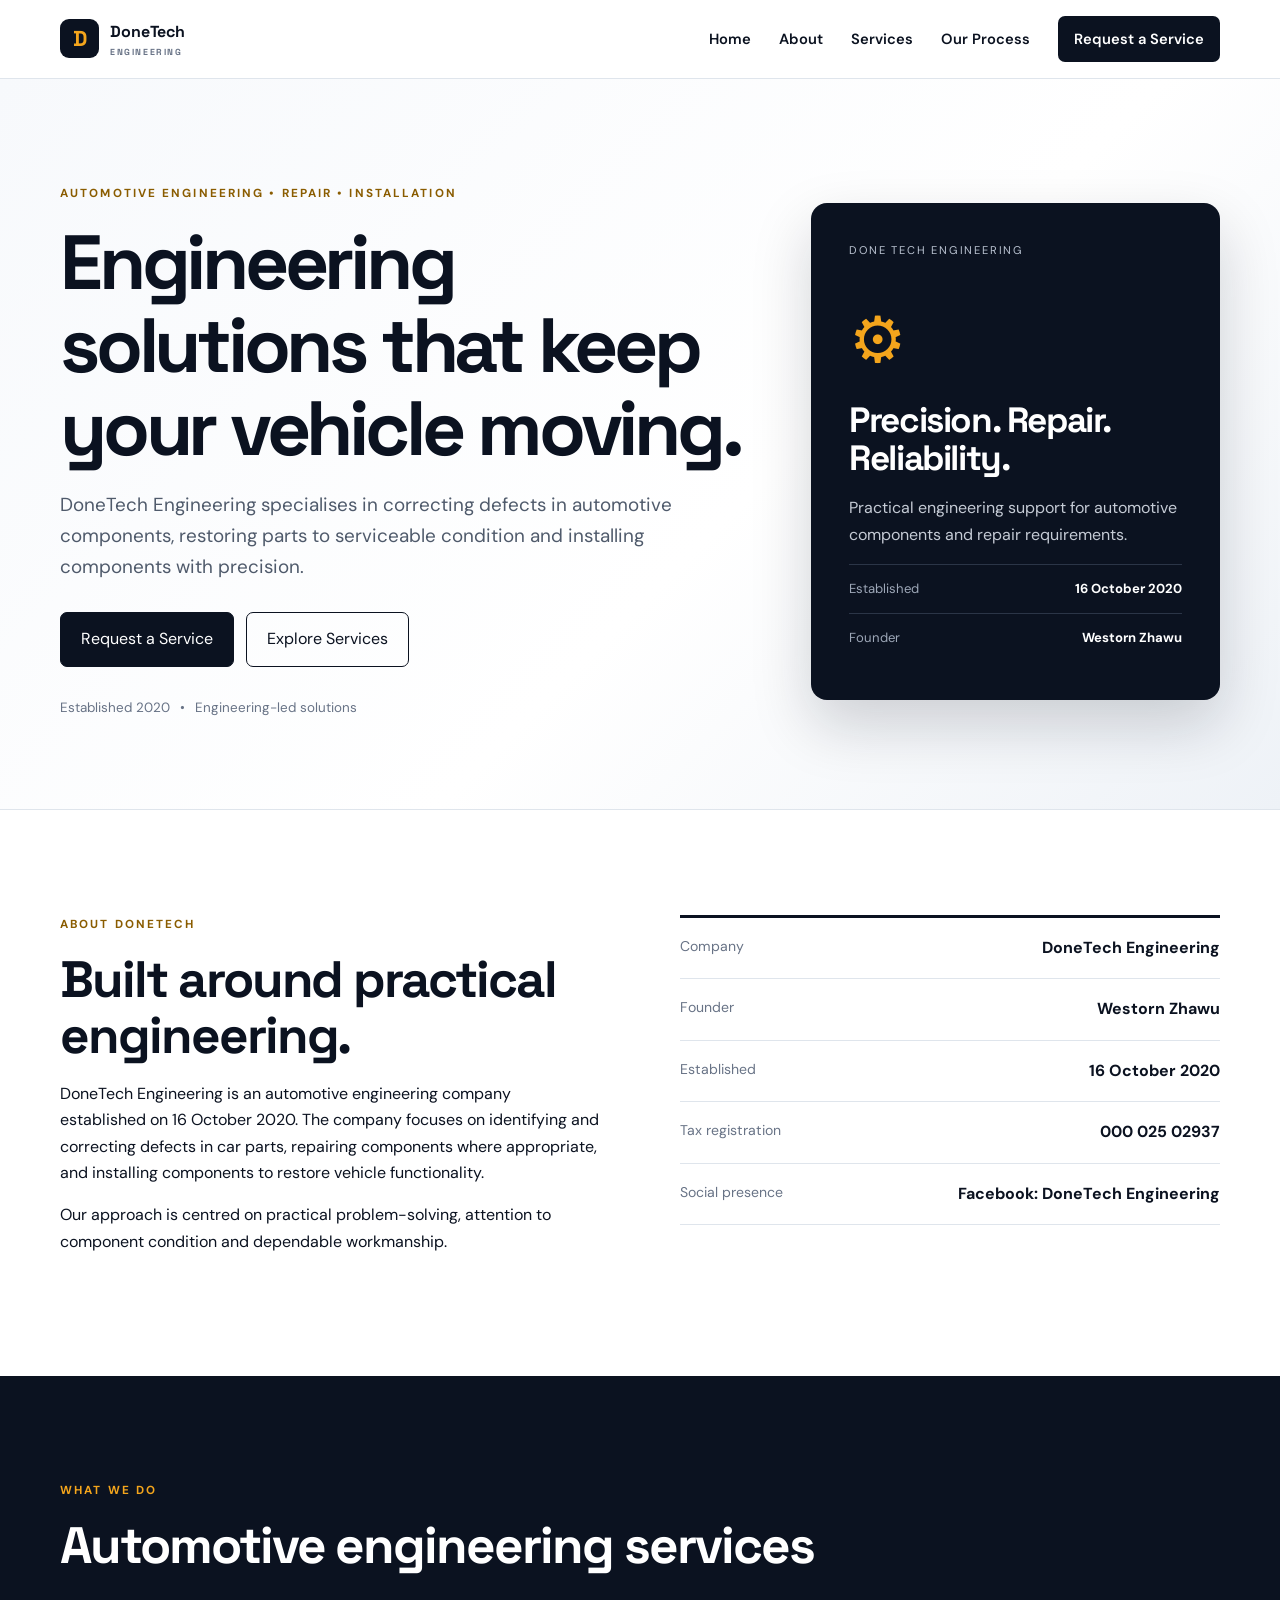
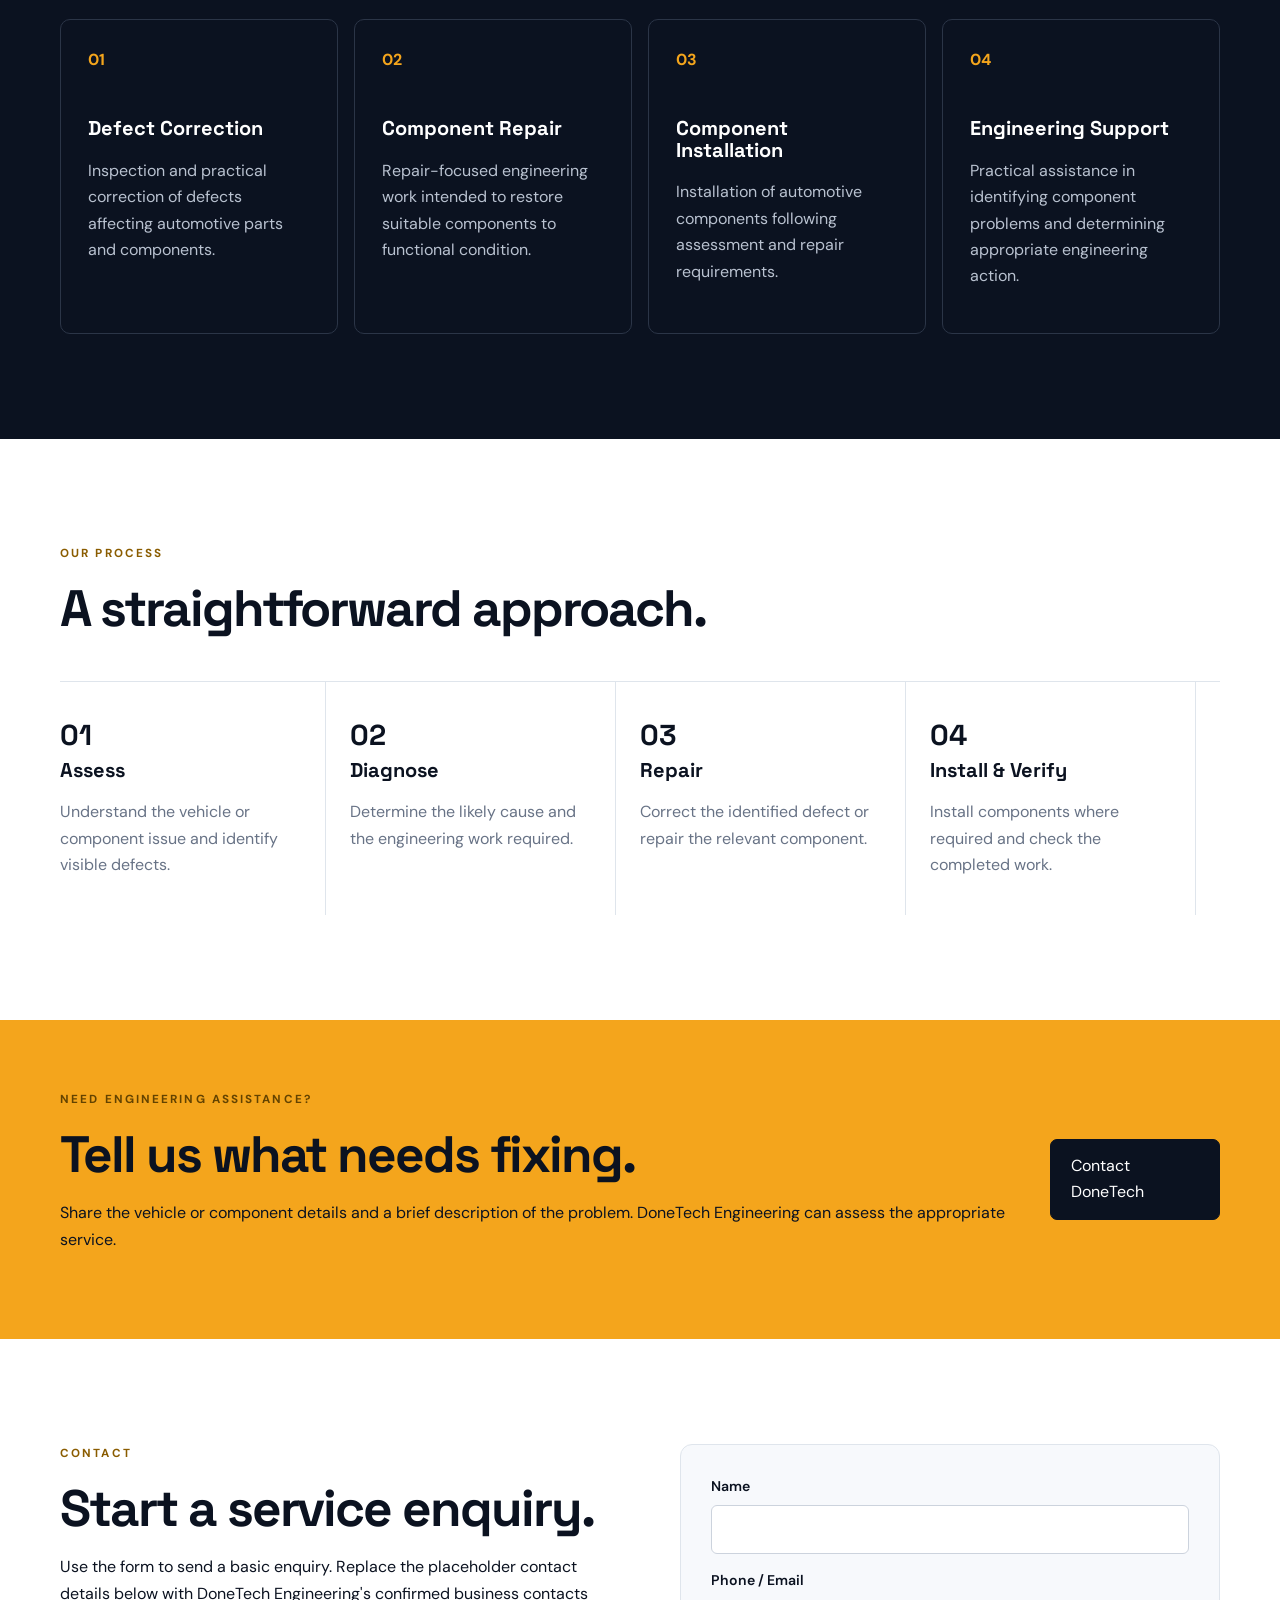
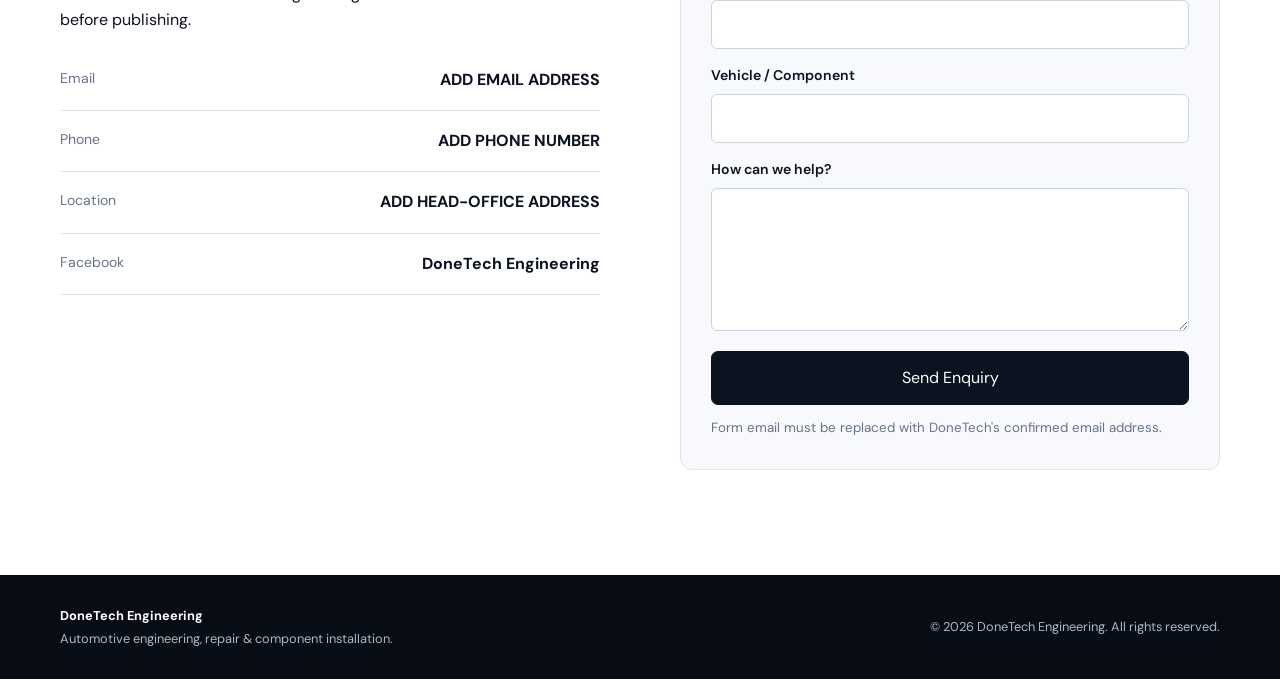
==== index.html @ 36260bdb "Add files via upload" ====
<!DOCTYPE html>
<html lang="en-GB">
<head>
  <meta charset="UTF-8">
  <meta name="viewport" content="width=device-width, initial-scale=1.0">
  <title>DoneTech Engineering | Automotive Engineering & Repair</title>
  <meta name="description" content="DoneTech Engineering provides automotive engineering, car-part defect correction, component repair and installation services in Botswana.">
  <meta name="theme-color" content="#0b1220">
  <link rel="stylesheet" href="style.css">
</head>
<body>
<header class="site-header">
  <nav class="nav container">
    <a class="brand" href="#home" aria-label="DoneTech Engineering home">
      <span class="brand-mark">D</span>
      <span>DoneTech <small>ENGINEERING</small></span>
    </a>
    <button class="menu-btn" aria-label="Open menu" aria-expanded="false">☰</button>
    <div class="nav-links">
      <a href="#home">Home</a><a href="#about">About</a><a href="#services">Services</a>
      <a href="#process">Our Process</a><a class="nav-cta" href="#contact">Request a Service</a>
    </div>
  </nav>
</header>

<main>
<section id="home" class="hero">
  <div class="hero-grid container">
    <div class="hero-copy">
      <p class="eyebrow">AUTOMOTIVE ENGINEERING • REPAIR • INSTALLATION</p>
      <h1>Engineering solutions that keep your vehicle moving.</h1>
      <p class="lead">DoneTech Engineering specialises in correcting defects in automotive components, restoring parts to serviceable condition and installing components with precision.</p>
      <div class="hero-actions">
        <a class="btn primary" href="#contact">Request a Service</a>
        <a class="btn ghost" href="#services">Explore Services</a>
      </div>
      <div class="trust-row"><span>Established 2020</span><span>•</span><span>Engineering-led solutions</span></div>
    </div>
    <div class="hero-card">
      <div class="card-label">DONE TECH ENGINEERING</div>
      <div class="engine-icon">⚙</div>
      <h2>Precision. Repair. Reliability.</h2>
      <p>Practical engineering support for automotive components and repair requirements.</p>
      <div class="spec-line"><span>Established</span><strong>16 October 2020</strong></div>
      <div class="spec-line"><span>Founder</span><strong>Westorn Zhawu</strong></div>
    </div>
  </div>
</section>

<section id="about" class="section">
  <div class="container two-col">
    <div>
      <p class="eyebrow">ABOUT DONETECH</p>
      <h2>Built around practical engineering.</h2>
      <p>DoneTech Engineering is an automotive engineering company established on 16 October 2020. The company focuses on identifying and correcting defects in car parts, repairing components where appropriate, and installing components to restore vehicle functionality.</p>
      <p>Our approach is centred on practical problem-solving, attention to component condition and dependable workmanship.</p>
    </div>
    <div class="info-panel">
      <div><span>Company</span><strong>DoneTech Engineering</strong></div>
      <div><span>Founder</span><strong>Westorn Zhawu</strong></div>
      <div><span>Established</span><strong>16 October 2020</strong></div>
      <div><span>Tax registration</span><strong>000 025 02937</strong></div>
      <div><span>Social presence</span><strong>Facebook: DoneTech Engineering</strong></div>
    </div>
  </div>
</section>

<section id="services" class="section dark">
  <div class="container">
    <p class="eyebrow">WHAT WE DO</p>
    <h2>Automotive engineering services</h2>
    <div class="service-grid">
      <article class="service-card"><div class="service-no">01</div><h3>Defect Correction</h3><p>Inspection and practical correction of defects affecting automotive parts and components.</p></article>
      <article class="service-card"><div class="service-no">02</div><h3>Component Repair</h3><p>Repair-focused engineering work intended to restore suitable components to functional condition.</p></article>
      <article class="service-card"><div class="service-no">03</div><h3>Component Installation</h3><p>Installation of automotive components following assessment and repair requirements.</p></article>
      <article class="service-card"><div class="service-no">04</div><h3>Engineering Support</h3><p>Practical assistance in identifying component problems and determining appropriate engineering action.</p></article>
    </div>
  </div>
</section>

<section id="process" class="section">
  <div class="container">
    <p class="eyebrow">OUR PROCESS</p>
    <h2>A straightforward approach.</h2>
    <div class="process-grid">
      <div><b>01</b><h3>Assess</h3><p>Understand the vehicle or component issue and identify visible defects.</p></div>
      <div><b>02</b><h3>Diagnose</h3><p>Determine the likely cause and the engineering work required.</p></div>
      <div><b>03</b><h3>Repair</h3><p>Correct the identified defect or repair the relevant component.</p></div>
      <div><b>04</b><h3>Install & Verify</h3><p>Install components where required and check the completed work.</p></div>
    </div>
  </div>
</section>

<section class="section accent-section">
  <div class="container callout">
    <div><p class="eyebrow">NEED ENGINEERING ASSISTANCE?</p><h2>Tell us what needs fixing.</h2><p>Share the vehicle or component details and a brief description of the problem. DoneTech Engineering can assess the appropriate service.</p></div>
    <a class="btn dark-btn" href="#contact">Contact DoneTech</a>
  </div>
</section>

<section id="contact" class="section">
  <div class="container two-col contact-grid">
    <div>
      <p class="eyebrow">CONTACT</p>
      <h2>Start a service enquiry.</h2>
      <p>Use the form to send a basic enquiry. Replace the placeholder contact details below with DoneTech Engineering's confirmed business contacts before publishing.</p>
      <div class="contact-details">
        <div><span>Email</span><strong>ADD EMAIL ADDRESS</strong></div>
        <div><span>Phone</span><strong>ADD PHONE NUMBER</strong></div>
        <div><span>Location</span><strong>ADD HEAD-OFFICE ADDRESS</strong></div>
        <div><span>Facebook</span><strong>DoneTech Engineering</strong></div>
      </div>
    </div>
    <form class="contact-form" action="https://formsubmit.co/YOUR_EMAIL@example.com" method="POST">
      <input type="hidden" name="_subject" value="DoneTech Engineering Website Enquiry">
      <input type="hidden" name="_captcha" value="false">
      <label>Name<input name="name" required></label>
      <label>Phone / Email<input name="contact" required></label>
      <label>Vehicle / Component<input name="vehicle"></label>
      <label>How can we help?<textarea name="message" rows="5" required></textarea></label>
      <button class="btn primary" type="submit">Send Enquiry</button>
      <small>Form email must be replaced with DoneTech's confirmed email address.</small>
    </form>
  </div>
</section>
</main>

<footer class="footer">
  <div class="container footer-inner">
    <div><strong>DoneTech Engineering</strong><p>Automotive engineering, repair & component installation.</p></div>
    <div>© <span id="year"></span> DoneTech Engineering. All rights reserved.</div>
  </div>
</footer>
<script>
const btn=document.querySelector('.menu-btn'), links=document.querySelector('.nav-links');
btn.addEventListener('click',()=>{const open=links.classList.toggle('open');btn.setAttribute('aria-expanded',open)});
document.querySelectorAll('.nav-links a').forEach(a=>a.addEventListener('click',()=>links.classList.remove('open')));
document.getElementById('year').textContent=new Date().getFullYear();
</script>
</body>
</html>
---- style.css ----
@import url('https://fonts.googleapis.com/css2?family=DM+Sans:wght@400;500;600;700&family=Space+Grotesk:wght@500;600;700&display=swap');
:root{--ink:#0b1220;--muted:#687386;--line:#dfe5ec;--paper:#f7f9fc;--white:#fff;--accent:#f4a51c;--max:1160px}
*{box-sizing:border-box}html{scroll-behaviour:smooth;scroll-behavior:smooth}body{margin:0;color:var(--ink);background:var(--white);font-family:"DM Sans",Arial,sans-serif;line-height:1.65}h1,h2,h3{font-family:"Space Grotesk",Arial,sans-serif;line-height:1.08;margin:0 0 18px}h1{font-size:clamp(2.7rem,6vw,5.5rem);letter-spacing:-.055em}h2{font-size:clamp(2rem,4vw,3.3rem);letter-spacing:-.04em}h3{font-size:1.25rem}.container{width:min(var(--max),calc(100% - 40px));margin:auto}.site-header{position:sticky;top:0;z-index:20;background:rgba(255,255,255,.94);backdrop-filter:blur(14px);border-bottom:1px solid var(--line)}.nav{height:78px;display:flex;align-items:center;justify-content:space-between}.brand{display:flex;align-items:center;gap:11px;text-decoration:none;color:var(--ink);font-weight:700;font-family:"Space Grotesk"}.brand small{display:block;font-size:.55rem;letter-spacing:.18em;color:var(--muted)}.brand-mark{display:grid;place-items:center;width:39px;height:39px;background:var(--ink);color:var(--accent);border-radius:9px;font-size:1.35rem}.nav-links{display:flex;align-items:center;gap:28px}.nav-links a{text-decoration:none;color:var(--ink);font-weight:600;font-size:.92rem}.nav-cta{padding:11px 16px;background:var(--ink);color:#fff!important;border-radius:7px}.menu-btn{display:none;background:none;border:0;font-size:1.7rem}.hero{background:linear-gradient(135deg,#f7f9fc 0%,#fff 58%,#eef2f7 100%);padding:105px 0 90px;border-bottom:1px solid var(--line)}.hero-grid{display:grid;grid-template-columns:1.25fr .75fr;gap:70px;align-items:center}.eyebrow{font-size:.73rem;letter-spacing:.18em;font-weight:700;color:#8a5c00;margin:0 0 18px}.lead{font-size:1.18rem;color:#4f5a6b;max-width:690px}.hero-actions{display:flex;gap:12px;flex-wrap:wrap;margin:30px 0}.btn{display:inline-block;padding:13px 20px;border-radius:7px;border:1px solid var(--ink);text-decoration:none;font-weight:700;cursor:pointer;font:inherit}.primary{background:var(--ink);color:#fff}.ghost{color:var(--ink);background:transparent}.trust-row{font-size:.84rem;color:var(--muted);display:flex;gap:10px}.hero-card{background:var(--ink);color:#fff;padding:38px;border-radius:16px;box-shadow:0 25px 60px rgba(11,18,32,.18)}.card-label{font-size:.7rem;letter-spacing:.16em;color:#b9c2d0}.engine-icon{font-size:4rem;color:var(--accent);margin:28px 0 8px}.hero-card h2{font-size:2.2rem}.hero-card p{color:#c5cbd5}.spec-line{display:flex;justify-content:space-between;border-top:1px solid #2b3547;padding:13px 0;font-size:.82rem}.spec-line span{color:#9da7b7}.section{padding:105px 0}.two-col{display:grid;grid-template-columns:1fr 1fr;gap:80px;align-items:start}.info-panel{border-top:3px solid var(--ink)}.info-panel div,.contact-details div{padding:17px 0;border-bottom:1px solid var(--line);display:flex;justify-content:space-between;gap:20px}.info-panel span,.contact-details span{color:var(--muted);font-size:.88rem}.info-panel strong,.contact-details strong{text-align:right}.dark{background:var(--ink);color:#fff}.dark .eyebrow{color:var(--accent)}.service-grid{display:grid;grid-template-columns:repeat(4,1fr);gap:16px;margin-top:45px}.service-card{border:1px solid #2b3547;padding:27px;border-radius:10px;min-height:260px}.service-card p{color:#b9c2d0}.service-no{color:var(--accent);font-weight:700;margin-bottom:45px}.process-grid{display:grid;grid-template-columns:repeat(4,1fr);gap:0;margin-top:45px;border-top:1px solid var(--line)}.process-grid>div{padding:30px 24px 20px 0;border-right:1px solid var(--line);margin-right:24px}.process-grid b{font-family:"Space Grotesk";font-size:1.8rem}.process-grid p{color:var(--muted)}.accent-section{background:var(--accent);padding:70px 0}.callout{display:flex;justify-content:space-between;align-items:center;gap:40px}.callout .eyebrow{color:#634300}.dark-btn{background:var(--ink);color:#fff;border-color:var(--ink)}.contact-form{background:var(--paper);padding:30px;border:1px solid var(--line);border-radius:12px}.contact-form label{display:block;font-weight:600;font-size:.88rem;margin-bottom:15px}.contact-form input,.contact-form textarea{display:block;width:100%;margin-top:7px;border:1px solid #ccd3dd;border-radius:6px;padding:12px;font:inherit;background:#fff}.contact-form button{width:100%;margin-top:5px}.contact-form small{display:block;color:var(--muted);margin-top:12px}.footer{background:#070c15;color:#aeb7c5;padding:30px 0}.footer-inner{display:flex;justify-content:space-between;gap:30px;align-items:center;font-size:.8rem}.footer strong{color:#fff}.footer p{margin:2px 0 0}@media(max-width:850px){.menu-btn{display:block}.nav-links{display:none;position:absolute;top:78px;left:0;right:0;background:#fff;border-bottom:1px solid var(--line);padding:18px 20px;flex-direction:column;align-items:stretch}.nav-links.open{display:flex}.nav-links a{padding:8px}.hero-grid,.two-col{grid-template-columns:1fr;gap:45px}.service-grid,.process-grid{grid-template-columns:1fr 1fr}.callout{align-items:flex-start;flex-direction:column}.footer-inner{flex-direction:column;align-items:flex-start}}@media(max-width:560px){.container{width:min(var(--max),calc(100% - 28px))}.hero{padding:70px 0}.section{padding:72px 0}.service-grid,.process-grid{grid-template-columns:1fr}.process-grid>div{border-right:0;border-bottom:1px solid var(--line);margin:0}.info-panel div,.contact-details div{flex-direction:column;gap:4px}.info-panel strong,.contact-details strong{text-align:left}.trust-row{flex-wrap:wrap}}
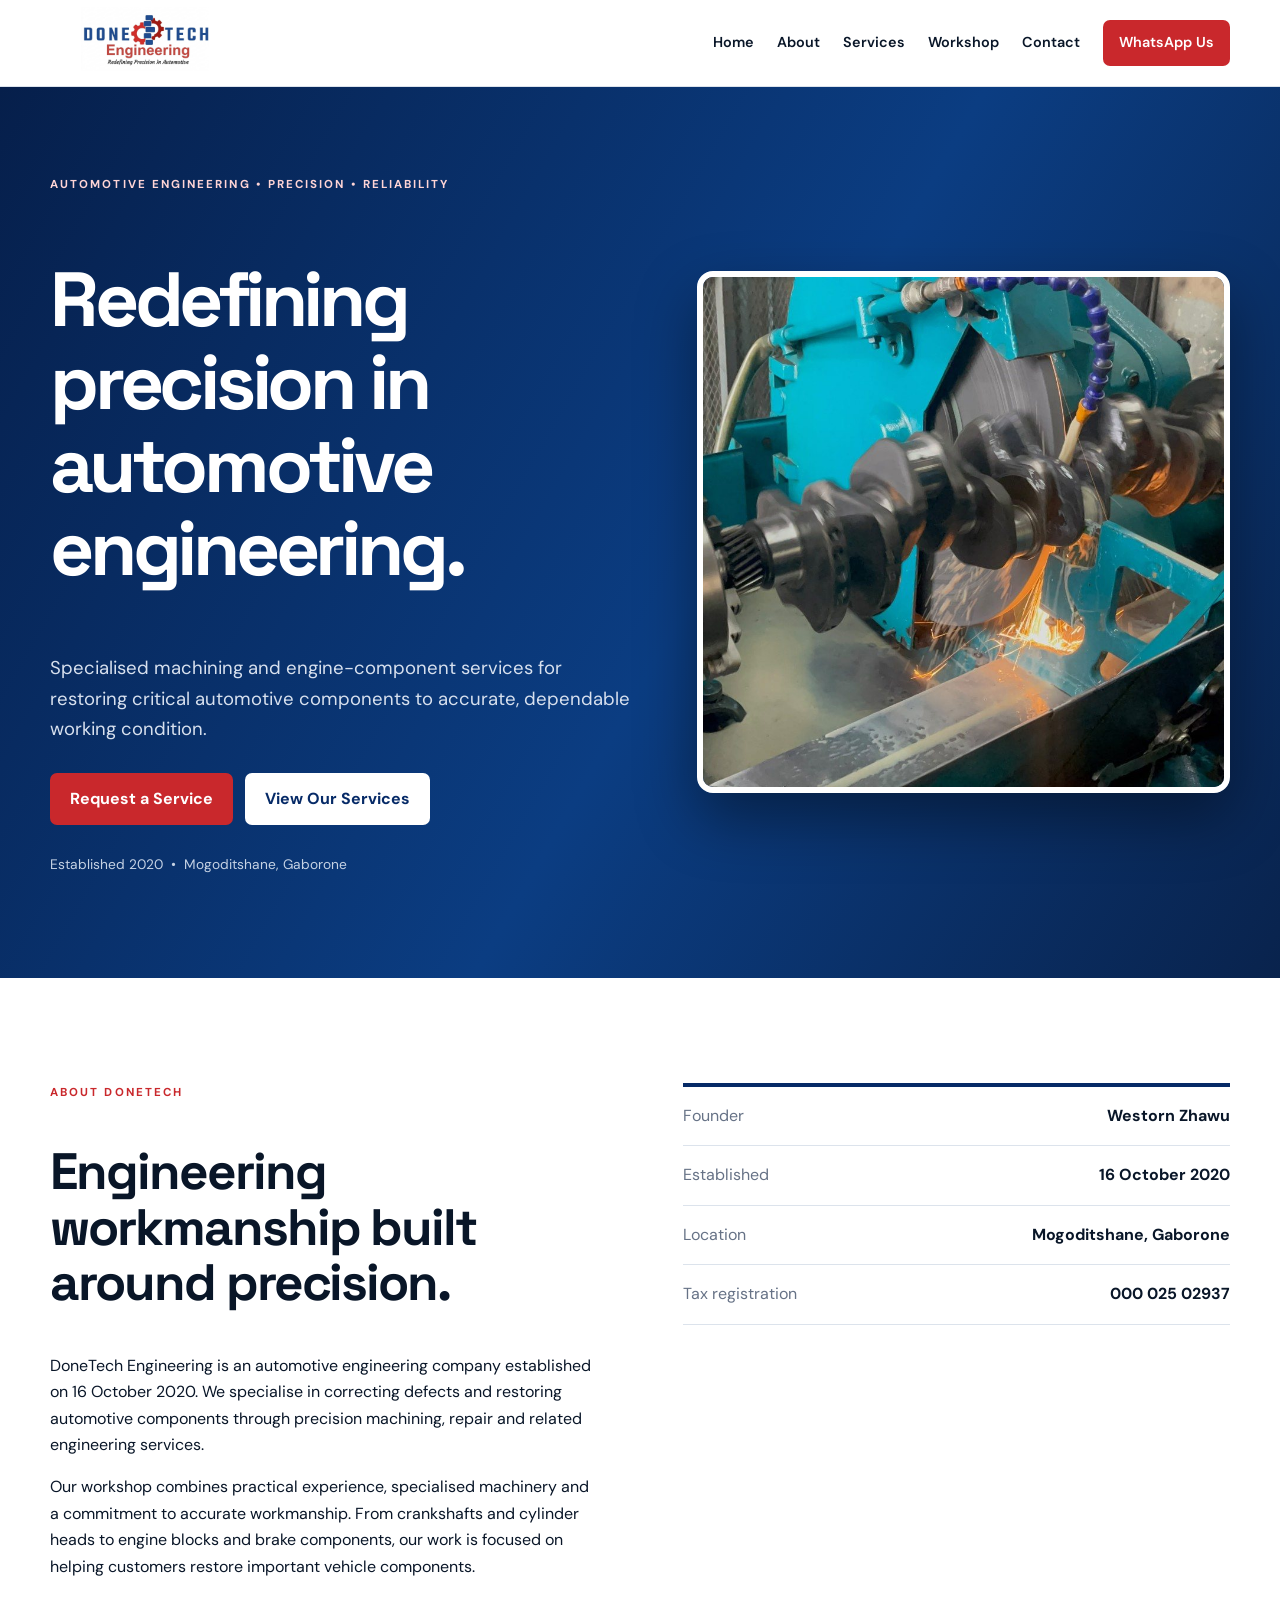
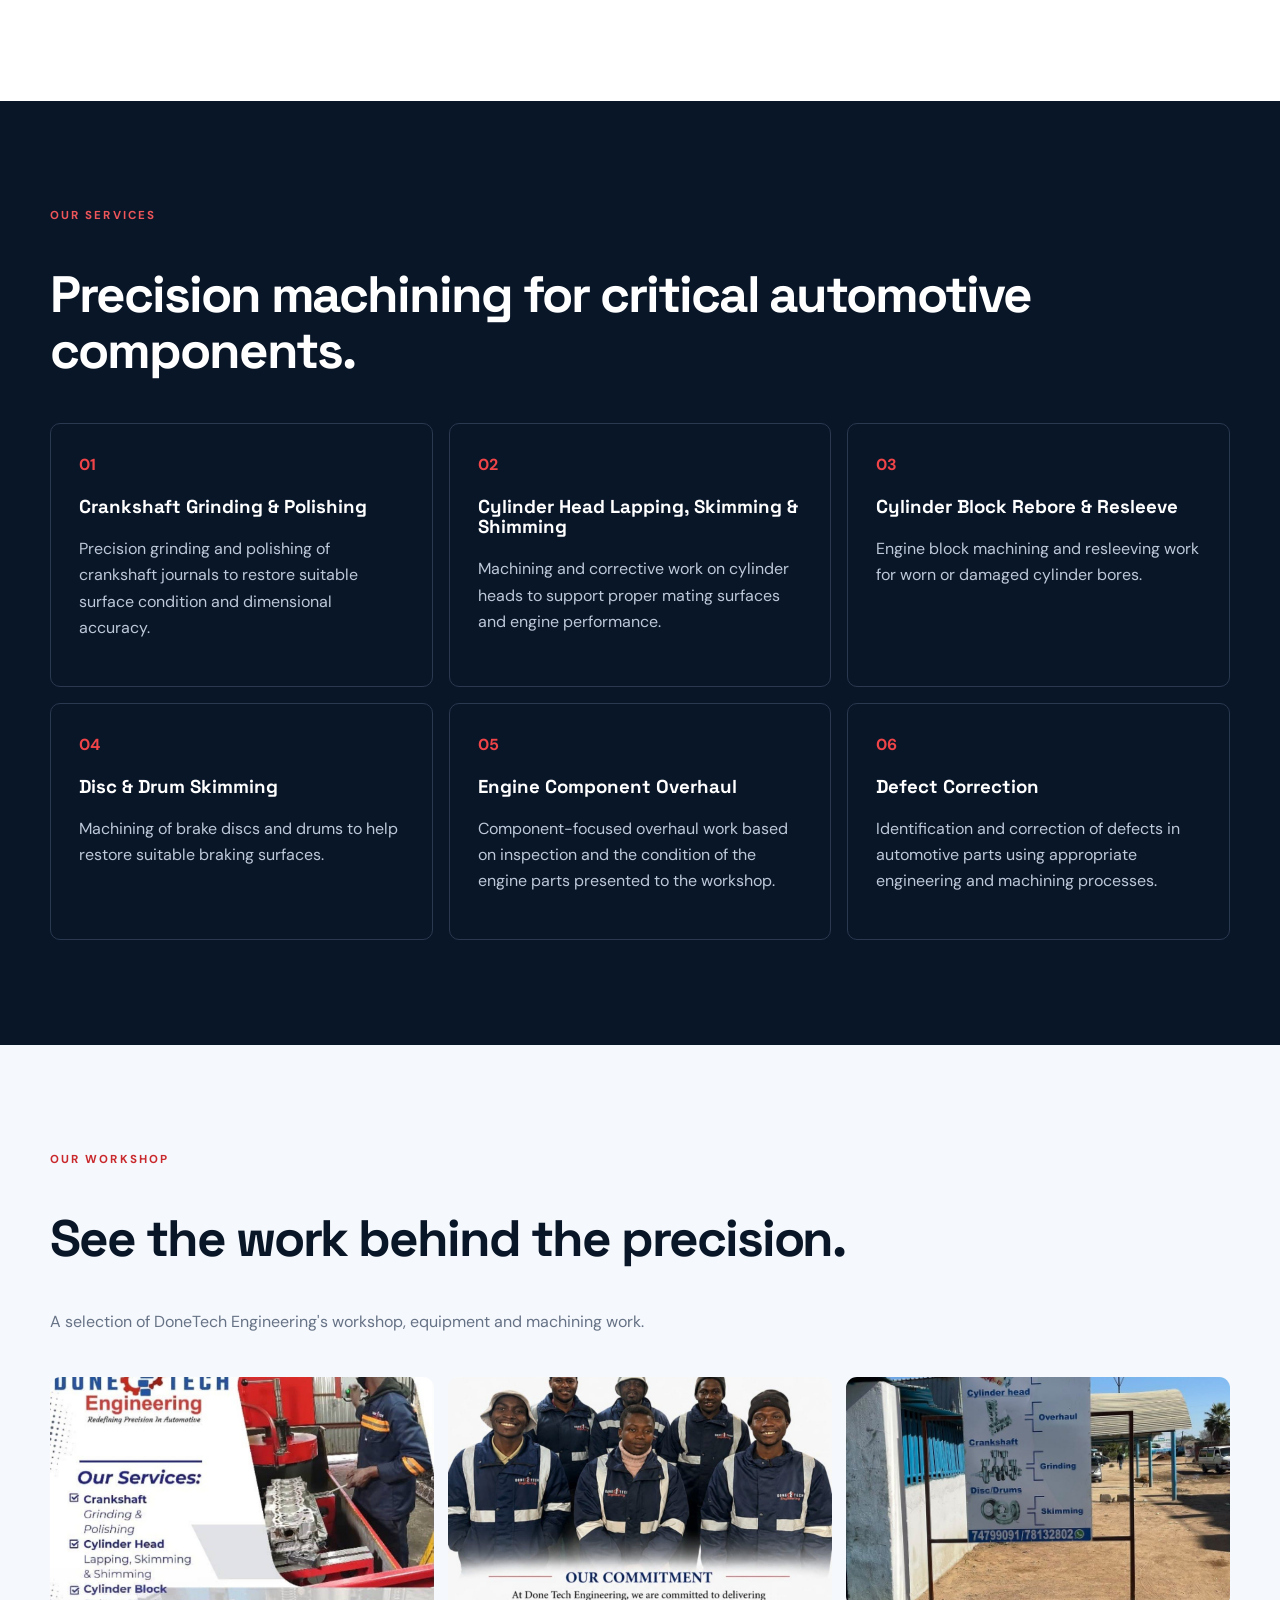
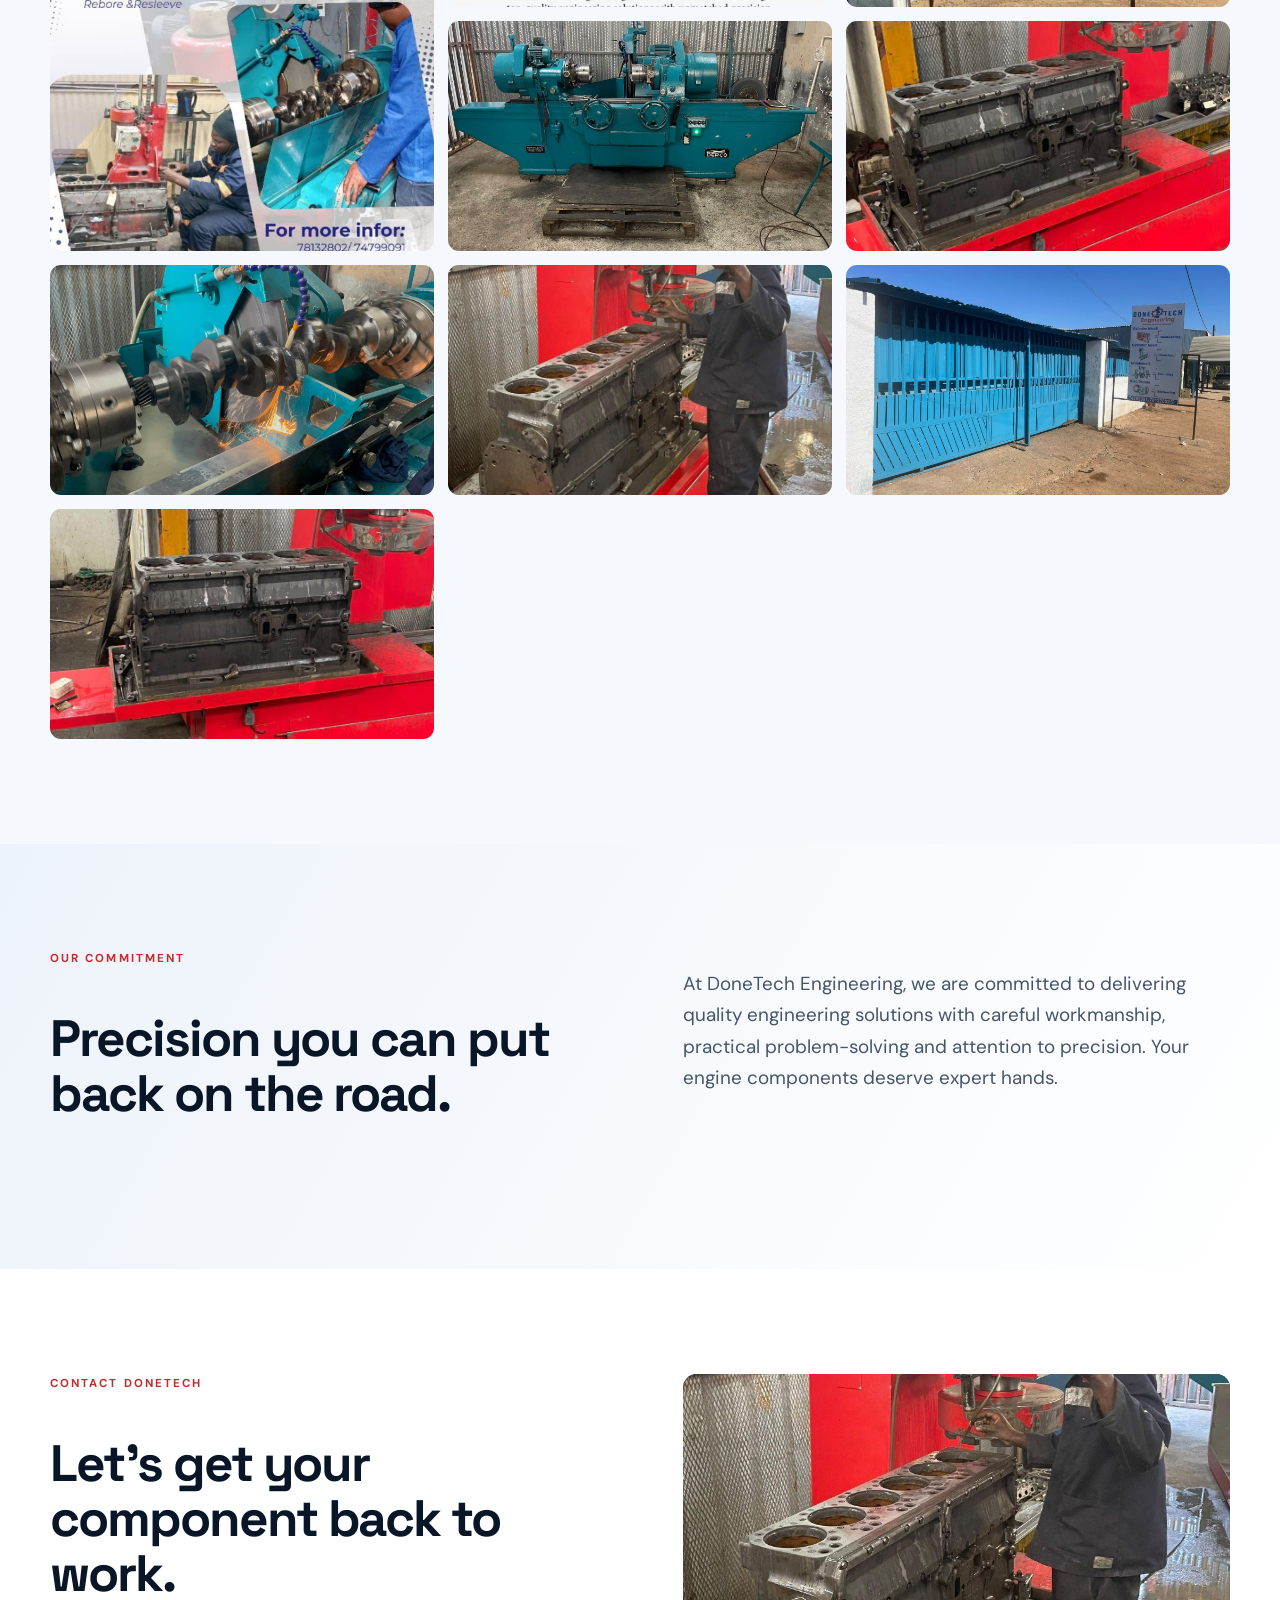
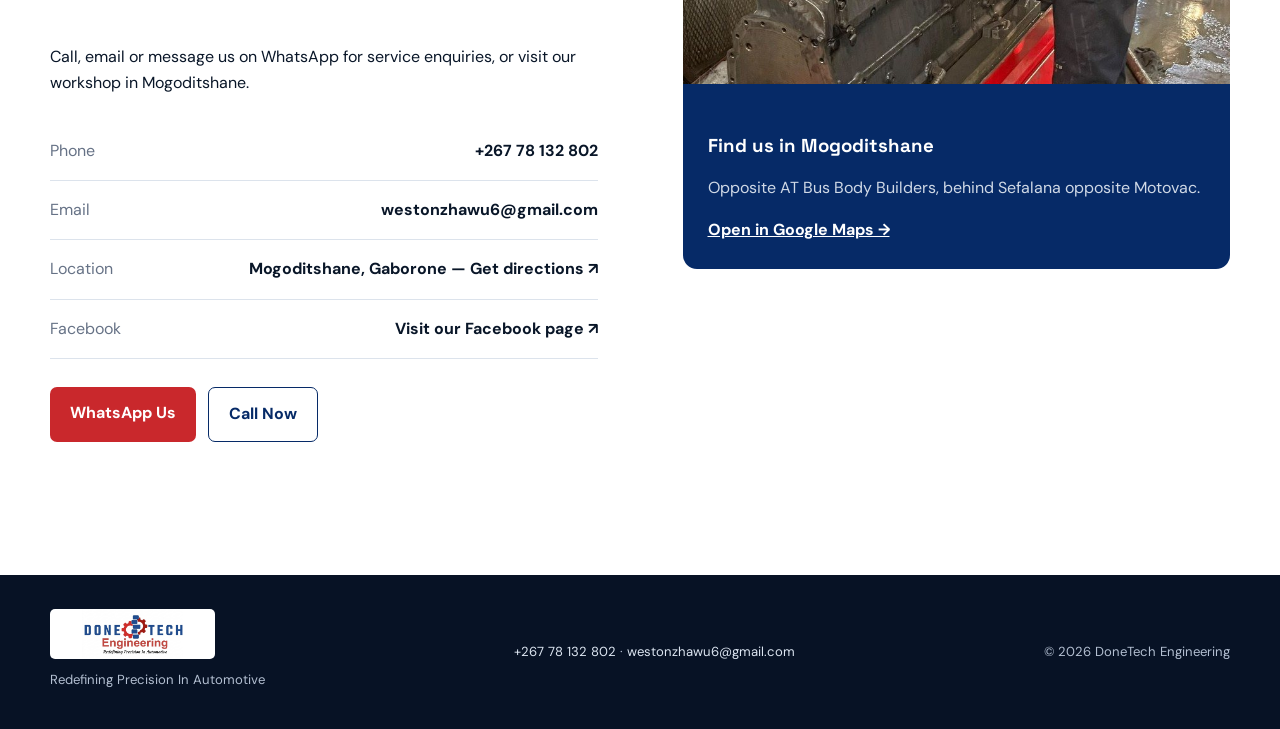
==== commit 856045e0: "Add files via upload" ====
--- a/index.html
+++ b/index.html
@@ -1,141 +1,57 @@
-<!DOCTYPE html>
-<html lang="en-GB">
-<head>
-  <meta charset="UTF-8">
-  <meta name="viewport" content="width=device-width, initial-scale=1.0">
-  <title>DoneTech Engineering | Automotive Engineering & Repair</title>
-  <meta name="description" content="DoneTech Engineering provides automotive engineering, car-part defect correction, component repair and installation services in Botswana.">
-  <meta name="theme-color" content="#0b1220">
-  <link rel="stylesheet" href="style.css">
-</head>
-<body>
-<header class="site-header">
-  <nav class="nav container">
-    <a class="brand" href="#home" aria-label="DoneTech Engineering home">
-      <span class="brand-mark">D</span>
-      <span>DoneTech <small>ENGINEERING</small></span>
-    </a>
-    <button class="menu-btn" aria-label="Open menu" aria-expanded="false">☰</button>
-    <div class="nav-links">
-      <a href="#home">Home</a><a href="#about">About</a><a href="#services">Services</a>
-      <a href="#process">Our Process</a><a class="nav-cta" href="#contact">Request a Service</a>
-    </div>
-  </nav>
-</header>
+<!doctype html>
+<html lang="en-GB"><head>
+<meta charset="utf-8"><meta name="viewport" content="width=device-width,initial-scale=1">
+<title>DoneTech Engineering | Redefining Precision in Automotive</title>
+<meta name="description" content="DoneTech Engineering in Mogoditshane, Botswana — precision automotive engineering, machining and engine-component services.">
+<link rel="stylesheet" href="style.css"></head><body>
+<header><nav class="nav wrap">
+<a href="#home" class="logo"><img src="donetech-logo.jpg" alt="DoneTech Engineering"></a>
+<button class="menu" aria-label="Menu">☰</button>
+<div class="links"><a href="#home">Home</a><a href="#about">About</a><a href="#services">Services</a><a href="#workshop">Workshop</a><a href="#contact">Contact</a><a class="wa" href="https://wa.me/26778132802">WhatsApp Us</a></div>
+</nav></header>
+<main>
+<section id="home" class="hero"><div class="wrap hero-grid"><div><p class="eyebrow">AUTOMOTIVE ENGINEERING • PRECISION • RELIABILITY</p>
+<h1>Redefining precision in automotive engineering.</h1><p class="lead">Specialised machining and engine-component services for restoring critical automotive components to accurate, dependable working condition.</p>
+<div class="actions"><a class="btn red" href="#contact">Request a Service</a><a class="btn white" href="#services">View Our Services</a></div>
+<p class="meta">Established 2020 &nbsp;•&nbsp; Mogoditshane, Gaborone</p></div>
+<div class="hero-img"><img src="workshop-6.jpg" alt="DoneTech technician working on an engine block"></div></div></section>
 
-<main>
-<section id="home" class="hero">
-  <div class="hero-grid container">
-    <div class="hero-copy">
-      <p class="eyebrow">AUTOMOTIVE ENGINEERING • REPAIR • INSTALLATION</p>
-      <h1>Engineering solutions that keep your vehicle moving.</h1>
-      <p class="lead">DoneTech Engineering specialises in correcting defects in automotive components, restoring parts to serviceable condition and installing components with precision.</p>
-      <div class="hero-actions">
-        <a class="btn primary" href="#contact">Request a Service</a>
-        <a class="btn ghost" href="#services">Explore Services</a>
-      </div>
-      <div class="trust-row"><span>Established 2020</span><span>•</span><span>Engineering-led solutions</span></div>
-    </div>
-    <div class="hero-card">
-      <div class="card-label">DONE TECH ENGINEERING</div>
-      <div class="engine-icon">⚙</div>
-      <h2>Precision. Repair. Reliability.</h2>
-      <p>Practical engineering support for automotive components and repair requirements.</p>
-      <div class="spec-line"><span>Established</span><strong>16 October 2020</strong></div>
-      <div class="spec-line"><span>Founder</span><strong>Westorn Zhawu</strong></div>
-    </div>
-  </div>
-</section>
+<section id="about" class="section"><div class="wrap two"><div><p class="eyebrow">ABOUT DONETECH</p><h2>Engineering workmanship built around precision.</h2>
+<p>DoneTech Engineering is an automotive engineering company established on 16 October 2020. We specialise in correcting defects and restoring automotive components through precision machining, repair and related engineering services.</p>
+<p>Our workshop combines practical experience, specialised machinery and a commitment to accurate workmanship. From crankshafts and cylinder heads to engine blocks and brake components, our work is focused on helping customers restore important vehicle components.</p></div>
+<div class="facts"><p><span>Founder</span><b>Westorn Zhawu</b></p><p><span>Established</span><b>16 October 2020</b></p><p><span>Location</span><b>Mogoditshane, Gaborone</b></p><p><span>Tax registration</span><b>000 025 02937</b></p></div></div></section>
 
-<section id="about" class="section">
-  <div class="container two-col">
-    <div>
-      <p class="eyebrow">ABOUT DONETECH</p>
-      <h2>Built around practical engineering.</h2>
-      <p>DoneTech Engineering is an automotive engineering company established on 16 October 2020. The company focuses on identifying and correcting defects in car parts, repairing components where appropriate, and installing components to restore vehicle functionality.</p>
-      <p>Our approach is centred on practical problem-solving, attention to component condition and dependable workmanship.</p>
-    </div>
-    <div class="info-panel">
-      <div><span>Company</span><strong>DoneTech Engineering</strong></div>
-      <div><span>Founder</span><strong>Westorn Zhawu</strong></div>
-      <div><span>Established</span><strong>16 October 2020</strong></div>
-      <div><span>Tax registration</span><strong>000 025 02937</strong></div>
-      <div><span>Social presence</span><strong>Facebook: DoneTech Engineering</strong></div>
-    </div>
-  </div>
-</section>
+<section id="services" class="section dark"><div class="wrap"><p class="eyebrow">OUR SERVICES</p><h2>Precision machining for critical automotive components.</h2>
+<div class="cards">
+<article><b>01</b><h3>Crankshaft Grinding & Polishing</h3><p>Precision grinding and polishing of crankshaft journals to restore suitable surface condition and dimensional accuracy.</p></article>
+<article><b>02</b><h3>Cylinder Head Lapping, Skimming & Shimming</h3><p>Machining and corrective work on cylinder heads to support proper mating surfaces and engine performance.</p></article>
+<article><b>03</b><h3>Cylinder Block Rebore & Resleeve</h3><p>Engine block machining and resleeving work for worn or damaged cylinder bores.</p></article>
+<article><b>04</b><h3>Disc & Drum Skimming</h3><p>Machining of brake discs and drums to help restore suitable braking surfaces.</p></article>
+<article><b>05</b><h3>Engine Component Overhaul</h3><p>Component-focused overhaul work based on inspection and the condition of the engine parts presented to the workshop.</p></article>
+<article><b>06</b><h3>Defect Correction</h3><p>Identification and correction of defects in automotive parts using appropriate engineering and machining processes.</p></article>
+</div></div></section>
 
-<section id="services" class="section dark">
-  <div class="container">
-    <p class="eyebrow">WHAT WE DO</p>
-    <h2>Automotive engineering services</h2>
-    <div class="service-grid">
-      <article class="service-card"><div class="service-no">01</div><h3>Defect Correction</h3><p>Inspection and practical correction of defects affecting automotive parts and components.</p></article>
-      <article class="service-card"><div class="service-no">02</div><h3>Component Repair</h3><p>Repair-focused engineering work intended to restore suitable components to functional condition.</p></article>
-      <article class="service-card"><div class="service-no">03</div><h3>Component Installation</h3><p>Installation of automotive components following assessment and repair requirements.</p></article>
-      <article class="service-card"><div class="service-no">04</div><h3>Engineering Support</h3><p>Practical assistance in identifying component problems and determining appropriate engineering action.</p></article>
-    </div>
-  </div>
-</section>
+<section id="workshop" class="section gallery-sec"><div class="wrap"><p class="eyebrow">OUR WORKSHOP</p><h2>See the work behind the precision.</h2>
+<p class="intro">A selection of DoneTech Engineering's workshop, equipment and machining work.</p>
+<div class="gallery">
+<figure class="big"><img src="workshop-1.jpg" alt="DoneTech Engineering team"></figure>
+<figure><img src="workshop-2.jpg" alt="Crankshaft machining"></figure><figure><img src="workshop-3.jpg" alt="Engine block machining"></figure>
+<figure><img src="workshop-4.jpg" alt="Workshop equipment"></figure><figure><img src="workshop-5.jpg" alt="Cylinder block machining"></figure>
+<figure><img src="workshop-6.jpg" alt="Technician at cylinder block machine"></figure><figure><img src="workshop-7.jpg" alt="DoneTech workshop entrance"></figure>
+<figure><img src="workshop-8.jpg" alt="Machining equipment"></figure><figure><img src="workshop-9.jpg" alt="Cylinder block machining"></figure>
+</div></div></section>
 
-<section id="process" class="section">
-  <div class="container">
-    <p class="eyebrow">OUR PROCESS</p>
-    <h2>A straightforward approach.</h2>
-    <div class="process-grid">
-      <div><b>01</b><h3>Assess</h3><p>Understand the vehicle or component issue and identify visible defects.</p></div>
-      <div><b>02</b><h3>Diagnose</h3><p>Determine the likely cause and the engineering work required.</p></div>
-      <div><b>03</b><h3>Repair</h3><p>Correct the identified defect or repair the relevant component.</p></div>
-      <div><b>04</b><h3>Install & Verify</h3><p>Install components where required and check the completed work.</p></div>
-    </div>
-  </div>
-</section>
+<section class="section commitment"><div class="wrap two"><div><p class="eyebrow">OUR COMMITMENT</p><h2>Precision you can put back on the road.</h2></div><p class="bigtext">At DoneTech Engineering, we are committed to delivering quality engineering solutions with careful workmanship, practical problem-solving and attention to precision. Your engine components deserve expert hands.</p></div></section>
 
-<section class="section accent-section">
-  <div class="container callout">
-    <div><p class="eyebrow">NEED ENGINEERING ASSISTANCE?</p><h2>Tell us what needs fixing.</h2><p>Share the vehicle or component details and a brief description of the problem. DoneTech Engineering can assess the appropriate service.</p></div>
-    <a class="btn dark-btn" href="#contact">Contact DoneTech</a>
-  </div>
-</section>
-
-<section id="contact" class="section">
-  <div class="container two-col contact-grid">
-    <div>
-      <p class="eyebrow">CONTACT</p>
-      <h2>Start a service enquiry.</h2>
-      <p>Use the form to send a basic enquiry. Replace the placeholder contact details below with DoneTech Engineering's confirmed business contacts before publishing.</p>
-      <div class="contact-details">
-        <div><span>Email</span><strong>ADD EMAIL ADDRESS</strong></div>
-        <div><span>Phone</span><strong>ADD PHONE NUMBER</strong></div>
-        <div><span>Location</span><strong>ADD HEAD-OFFICE ADDRESS</strong></div>
-        <div><span>Facebook</span><strong>DoneTech Engineering</strong></div>
-      </div>
-    </div>
-    <form class="contact-form" action="https://formsubmit.co/YOUR_EMAIL@example.com" method="POST">
-      <input type="hidden" name="_subject" value="DoneTech Engineering Website Enquiry">
-      <input type="hidden" name="_captcha" value="false">
-      <label>Name<input name="name" required></label>
-      <label>Phone / Email<input name="contact" required></label>
-      <label>Vehicle / Component<input name="vehicle"></label>
-      <label>How can we help?<textarea name="message" rows="5" required></textarea></label>
-      <button class="btn primary" type="submit">Send Enquiry</button>
-      <small>Form email must be replaced with DoneTech's confirmed email address.</small>
-    </form>
-  </div>
-</section>
+<section id="contact" class="section"><div class="wrap two"><div><p class="eyebrow">CONTACT DONETECH</p><h2>Let's get your component back to work.</h2><p>Call, email or message us on WhatsApp for service enquiries, or visit our workshop in Mogoditshane.</p>
+<div class="contact">
+<a href="tel:+26778132802"><span>Phone</span><b>+267 78 132 802</b></a>
+<a href="mailto:westonzhawu6@gmail.com"><span>Email</span><b>westonzhawu6@gmail.com</b></a>
+<a href="https://maps.app.goo.gl/im6bacBGPiuo93y36" target="_blank"><span>Location</span><b>Mogoditshane, Gaborone — Get directions ↗</b></a>
+<a href="https://www.facebook.com/profile.php?id=61562132975710" target="_blank"><span>Facebook</span><b>Visit our Facebook page ↗</b></a></div>
+<div class="actions"><a class="btn red" href="https://wa.me/26778132802">WhatsApp Us</a><a class="btn outline" href="tel:+26778132802">Call Now</a></div></div>
+<div class="location-card"><img src="workshop-7.jpg" alt="DoneTech Engineering premises"><div><h3>Find us in Mogoditshane</h3><p>Opposite AT Bus Body Builders, behind Sefalana opposite Motovac.</p><a href="https://maps.app.goo.gl/im6bacBGPiuo93y36" target="_blank">Open in Google Maps →</a></div></div></div></section>
 </main>
-
-<footer class="footer">
-  <div class="container footer-inner">
-    <div><strong>DoneTech Engineering</strong><p>Automotive engineering, repair & component installation.</p></div>
-    <div>© <span id="year"></span> DoneTech Engineering. All rights reserved.</div>
-  </div>
-</footer>
-<script>
-const btn=document.querySelector('.menu-btn'), links=document.querySelector('.nav-links');
-btn.addEventListener('click',()=>{const open=links.classList.toggle('open');btn.setAttribute('aria-expanded',open)});
-document.querySelectorAll('.nav-links a').forEach(a=>a.addEventListener('click',()=>links.classList.remove('open')));
-document.getElementById('year').textContent=new Date().getFullYear();
-</script>
-</body>
-</html>+<footer><div class="wrap foot"><div><img src="donetech-logo.jpg" alt="DoneTech Engineering"><p>Redefining Precision In Automotive</p></div><div><a href="tel:+26778132802">+267 78 132 802</a> · <a href="mailto:westonzhawu6@gmail.com">westonzhawu6@gmail.com</a></div><div>© <span id="y"></span> DoneTech Engineering</div></div></footer>
+<script>const m=document.querySelector('.menu'),l=document.querySelector('.links');m.onclick=()=>l.classList.toggle('open');document.getElementById('y').textContent=new Date().getFullYear();</script>
+</body></html>
--- a/style.css
+++ b/style.css
@@ -1,3 +1,2 @@
 @import url('https://fonts.googleapis.com/css2?family=DM+Sans:wght@400;500;600;700&family=Space+Grotesk:wght@500;600;700&display=swap');
-:root{--ink:#0b1220;--muted:#687386;--line:#dfe5ec;--paper:#f7f9fc;--white:#fff;--accent:#f4a51c;--max:1160px}
-*{box-sizing:border-box}html{scroll-behaviour:smooth;scroll-behavior:smooth}body{margin:0;color:var(--ink);background:var(--white);font-family:"DM Sans",Arial,sans-serif;line-height:1.65}h1,h2,h3{font-family:"Space Grotesk",Arial,sans-serif;line-height:1.08;margin:0 0 18px}h1{font-size:clamp(2.7rem,6vw,5.5rem);letter-spacing:-.055em}h2{font-size:clamp(2rem,4vw,3.3rem);letter-spacing:-.04em}h3{font-size:1.25rem}.container{width:min(var(--max),calc(100% - 40px));margin:auto}.site-header{position:sticky;top:0;z-index:20;background:rgba(255,255,255,.94);backdrop-filter:blur(14px);border-bottom:1px solid var(--line)}.nav{height:78px;display:flex;align-items:center;justify-content:space-between}.brand{display:flex;align-items:center;gap:11px;text-decoration:none;color:var(--ink);font-weight:700;font-family:"Space Grotesk"}.brand small{display:block;font-size:.55rem;letter-spacing:.18em;color:var(--muted)}.brand-mark{display:grid;place-items:center;width:39px;height:39px;background:var(--ink);color:var(--accent);border-radius:9px;font-size:1.35rem}.nav-links{display:flex;align-items:center;gap:28px}.nav-links a{text-decoration:none;color:var(--ink);font-weight:600;font-size:.92rem}.nav-cta{padding:11px 16px;background:var(--ink);color:#fff!important;border-radius:7px}.menu-btn{display:none;background:none;border:0;font-size:1.7rem}.hero{background:linear-gradient(135deg,#f7f9fc 0%,#fff 58%,#eef2f7 100%);padding:105px 0 90px;border-bottom:1px solid var(--line)}.hero-grid{display:grid;grid-template-columns:1.25fr .75fr;gap:70px;align-items:center}.eyebrow{font-size:.73rem;letter-spacing:.18em;font-weight:700;color:#8a5c00;margin:0 0 18px}.lead{font-size:1.18rem;color:#4f5a6b;max-width:690px}.hero-actions{display:flex;gap:12px;flex-wrap:wrap;margin:30px 0}.btn{display:inline-block;padding:13px 20px;border-radius:7px;border:1px solid var(--ink);text-decoration:none;font-weight:700;cursor:pointer;font:inherit}.primary{background:var(--ink);color:#fff}.ghost{color:var(--ink);background:transparent}.trust-row{font-size:.84rem;color:var(--muted);display:flex;gap:10px}.hero-card{background:var(--ink);color:#fff;padding:38px;border-radius:16px;box-shadow:0 25px 60px rgba(11,18,32,.18)}.card-label{font-size:.7rem;letter-spacing:.16em;color:#b9c2d0}.engine-icon{font-size:4rem;color:var(--accent);margin:28px 0 8px}.hero-card h2{font-size:2.2rem}.hero-card p{color:#c5cbd5}.spec-line{display:flex;justify-content:space-between;border-top:1px solid #2b3547;padding:13px 0;font-size:.82rem}.spec-line span{color:#9da7b7}.section{padding:105px 0}.two-col{display:grid;grid-template-columns:1fr 1fr;gap:80px;align-items:start}.info-panel{border-top:3px solid var(--ink)}.info-panel div,.contact-details div{padding:17px 0;border-bottom:1px solid var(--line);display:flex;justify-content:space-between;gap:20px}.info-panel span,.contact-details span{color:var(--muted);font-size:.88rem}.info-panel strong,.contact-details strong{text-align:right}.dark{background:var(--ink);color:#fff}.dark .eyebrow{color:var(--accent)}.service-grid{display:grid;grid-template-columns:repeat(4,1fr);gap:16px;margin-top:45px}.service-card{border:1px solid #2b3547;padding:27px;border-radius:10px;min-height:260px}.service-card p{color:#b9c2d0}.service-no{color:var(--accent);font-weight:700;margin-bottom:45px}.process-grid{display:grid;grid-template-columns:repeat(4,1fr);gap:0;margin-top:45px;border-top:1px solid var(--line)}.process-grid>div{padding:30px 24px 20px 0;border-right:1px solid var(--line);margin-right:24px}.process-grid b{font-family:"Space Grotesk";font-size:1.8rem}.process-grid p{color:var(--muted)}.accent-section{background:var(--accent);padding:70px 0}.callout{display:flex;justify-content:space-between;align-items:center;gap:40px}.callout .eyebrow{color:#634300}.dark-btn{background:var(--ink);color:#fff;border-color:var(--ink)}.contact-form{background:var(--paper);padding:30px;border:1px solid var(--line);border-radius:12px}.contact-form label{display:block;font-weight:600;font-size:.88rem;margin-bottom:15px}.contact-form input,.contact-form textarea{display:block;width:100%;margin-top:7px;border:1px solid #ccd3dd;border-radius:6px;padding:12px;font:inherit;background:#fff}.contact-form button{width:100%;margin-top:5px}.contact-form small{display:block;color:var(--muted);margin-top:12px}.footer{background:#070c15;color:#aeb7c5;padding:30px 0}.footer-inner{display:flex;justify-content:space-between;gap:30px;align-items:center;font-size:.8rem}.footer strong{color:#fff}.footer p{margin:2px 0 0}@media(max-width:850px){.menu-btn{display:block}.nav-links{display:none;position:absolute;top:78px;left:0;right:0;background:#fff;border-bottom:1px solid var(--line);padding:18px 20px;flex-direction:column;align-items:stretch}.nav-links.open{display:flex}.nav-links a{padding:8px}.hero-grid,.two-col{grid-template-columns:1fr;gap:45px}.service-grid,.process-grid{grid-template-columns:1fr 1fr}.callout{align-items:flex-start;flex-direction:column}.footer-inner{flex-direction:column;align-items:flex-start}}@media(max-width:560px){.container{width:min(var(--max),calc(100% - 28px))}.hero{padding:70px 0}.section{padding:72px 0}.service-grid,.process-grid{grid-template-columns:1fr}.process-grid>div{border-right:0;border-bottom:1px solid var(--line);margin:0}.info-panel div,.contact-details div{flex-direction:column;gap:4px}.info-panel strong,.contact-details strong{text-align:left}.trust-row{flex-wrap:wrap}}
+:root{--navy:#062a67;--blue:#1451a0;--red:#c9282c;--ink:#091628;--muted:#667286;--line:#dce3ec;--paper:#f5f8fc;--max:1180px}*{box-sizing:border-box}html{scroll-behavior:smooth}body{margin:0;font-family:'DM Sans',Arial,sans-serif;color:var(--ink);line-height:1.65}h1,h2,h3{font-family:'Space Grotesk',Arial,sans-serif;line-height:1.08}h1{font-size:clamp(2.8rem,6vw,5.5rem);letter-spacing:-.055em}h2{font-size:clamp(2rem,4vw,3.4rem);letter-spacing:-.04em}.wrap{width:min(var(--max),calc(100% - 42px));margin:auto}.nav{height:86px;display:flex;align-items:center;justify-content:space-between}.site-header,header{position:sticky;top:0;z-index:20;background:#fff;border-bottom:1px solid var(--line)}.logo img{width:190px;height:64px;object-fit:contain}.links{display:flex;align-items:center;gap:23px}.links a{color:var(--ink);text-decoration:none;font-weight:600;font-size:.9rem}.links .wa{background:var(--red);color:#fff;padding:11px 16px;border-radius:7px}.menu{display:none;border:0;background:none;font-size:1.8rem}.hero{background:linear-gradient(120deg,#061f4b,#0b3d82 55%,#09234d);color:#fff;padding:88px 0}.hero-grid{display:grid;grid-template-columns:1.05fr .95fr;gap:58px;align-items:center}.eyebrow{font-size:.72rem;letter-spacing:.18em;font-weight:700;color:var(--red);margin:0 0 17px}.hero .eyebrow{color:#ffd5d6}.lead{font-size:1.16rem;color:#d7e0ee;max-width:680px}.actions{display:flex;gap:12px;flex-wrap:wrap;margin:28px 0}.btn{display:inline-block;padding:13px 20px;border-radius:7px;text-decoration:none;font-weight:700}.red{background:var(--red);color:#fff}.white{background:#fff;color:var(--navy)}.outline{border:1px solid var(--navy);color:var(--navy)}.meta{color:#c5d2e4;font-size:.86rem}.hero-img{border:6px solid #fff;border-radius:16px;overflow:hidden;box-shadow:0 25px 60px #0006}.hero-img img{width:100%;height:510px;object-fit:cover;display:block}.section{padding:105px 0}.two{display:grid;grid-template-columns:1fr 1fr;gap:85px;align-items:start}.facts{border-top:4px solid var(--navy)}.facts p,.contact a{margin:0;padding:16px 0;border-bottom:1px solid var(--line);display:flex;justify-content:space-between;gap:20px;text-decoration:none;color:inherit}.facts span,.contact span{color:var(--muted)}.facts b,.contact b{text-align:right}.dark{background:var(--ink);color:#fff}.dark .eyebrow{color:#ef565a}.cards{display:grid;grid-template-columns:repeat(3,1fr);gap:16px;margin-top:45px}.cards article{border:1px solid #2a3850;padding:28px;border-radius:10px;min-height:235px}.cards article>b{color:#ef4448}.cards p{color:#bdc8d8}.gallery-sec{background:var(--paper)}.intro{color:var(--muted)}.gallery{display:grid;grid-template-columns:repeat(3,1fr);grid-auto-rows:230px;gap:14px;margin-top:42px}.gallery figure{margin:0;border-radius:11px;overflow:hidden}.gallery img{width:100%;height:100%;object-fit:cover;display:block;transition:transform .3s}.gallery img:hover{transform:scale(1.04)}.gallery .big{grid-row:span 2}.commitment{background:linear-gradient(120deg,#edf3fa,#fff)}.bigtext{font-size:1.18rem;color:#475569}.contact{margin-top:25px}.contact a{color:inherit}.location-card{background:var(--navy);color:#fff;border-radius:14px;overflow:hidden}.location-card img{width:100%;height:310px;object-fit:cover}.location-card div{padding:25px}.location-card p{color:#d0d9e6}.location-card a{color:#fff;font-weight:700}footer{background:#071225;color:#b3bfd1;padding:34px 0}.foot{display:flex;justify-content:space-between;align-items:center;gap:25px;flex-wrap:wrap;font-size:.82rem}.foot img{width:165px;height:50px;object-fit:contain;background:#fff;border-radius:5px}.foot p{margin:4px 0}.foot a{color:#dce5f1;text-decoration:none}@media(max-width:900px){.links{gap:12px}.hero-grid,.two{grid-template-columns:1fr}.cards{grid-template-columns:1fr 1fr}.hero-img img{height:430px}}@media(max-width:700px){.menu{display:block}.links{display:none;position:absolute;top:86px;left:0;right:0;background:#fff;padding:18px 21px;flex-direction:column;align-items:stretch}.links.open{display:flex}.links a{padding:8px}.logo img{width:155px}.hero{padding:65px 0}.section{padding:72px 0}.cards,.gallery{grid-template-columns:1fr}.gallery{grid-auto-rows:240px}.gallery .big{grid-row:span 1}.contact a{flex-direction:column;gap:3px}.facts b,.contact b{text-align:left}.foot{flex-direction:column;align-items:flex-start}}
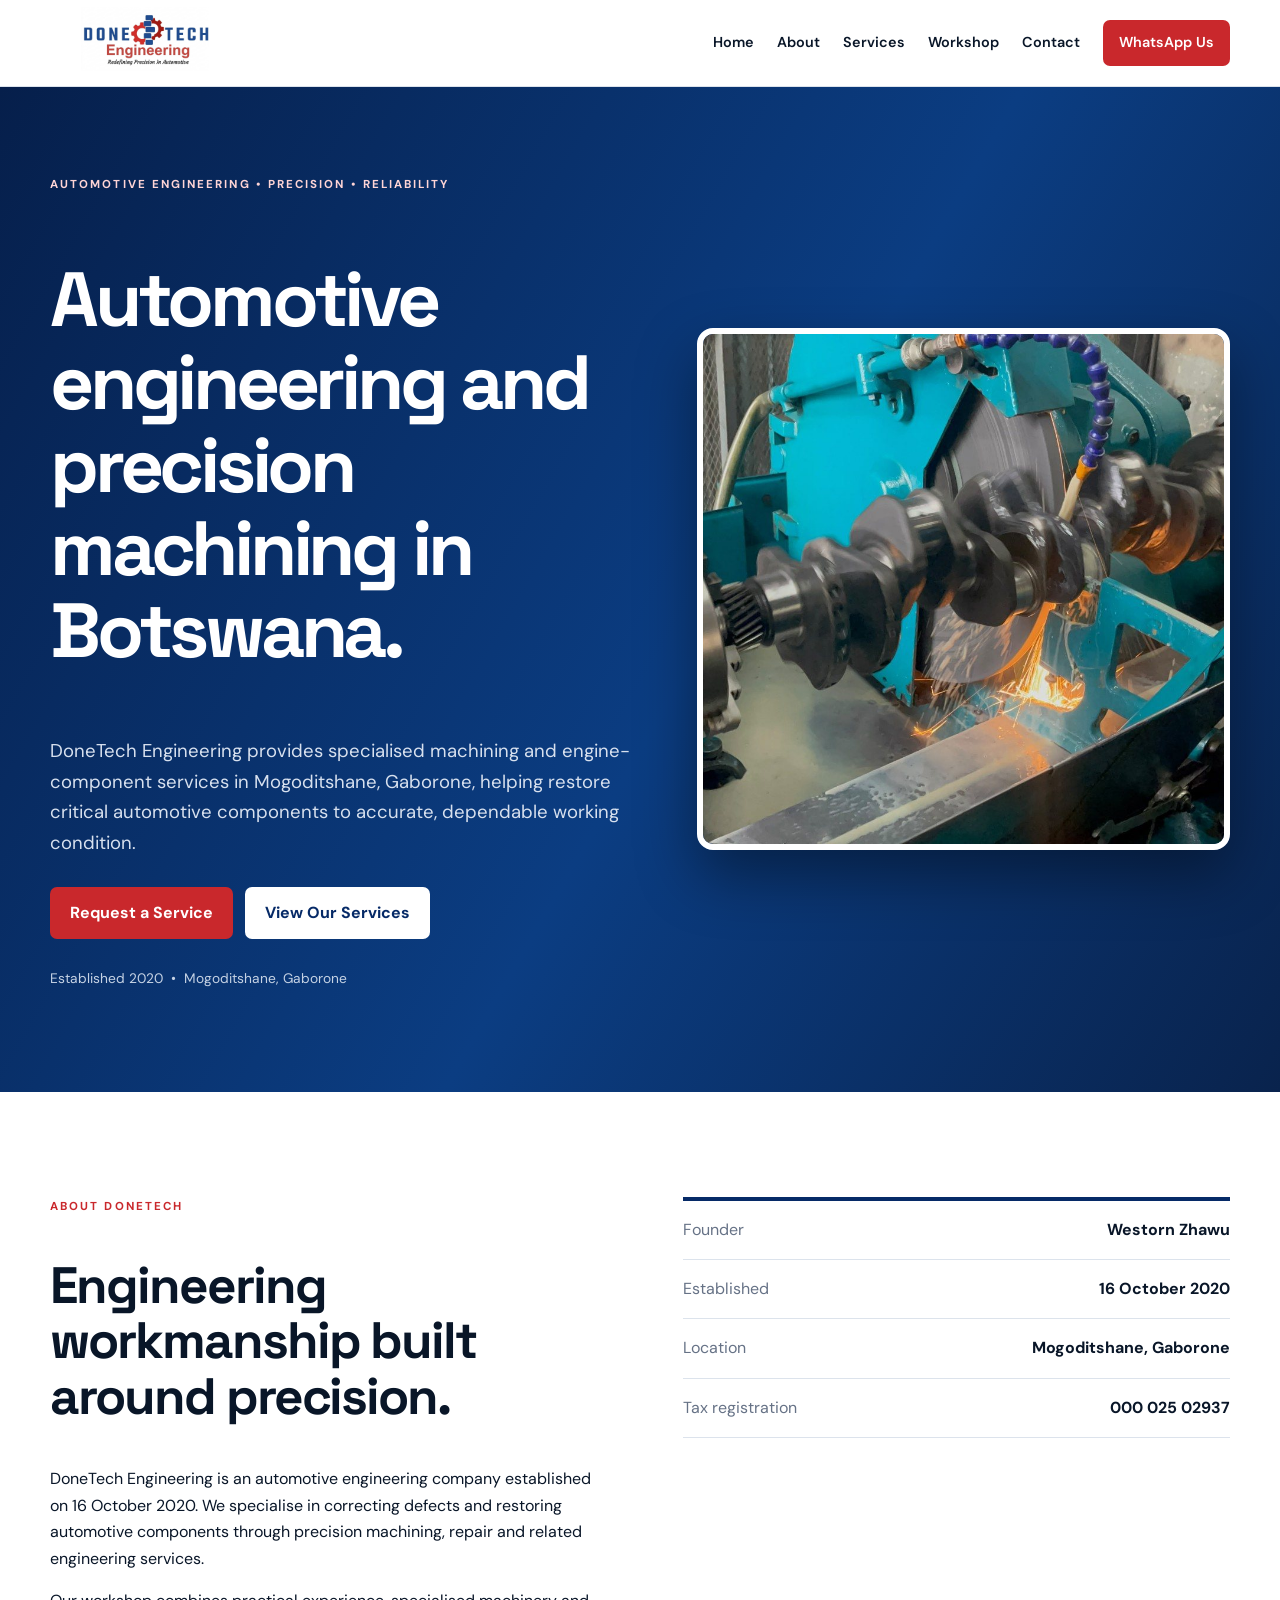
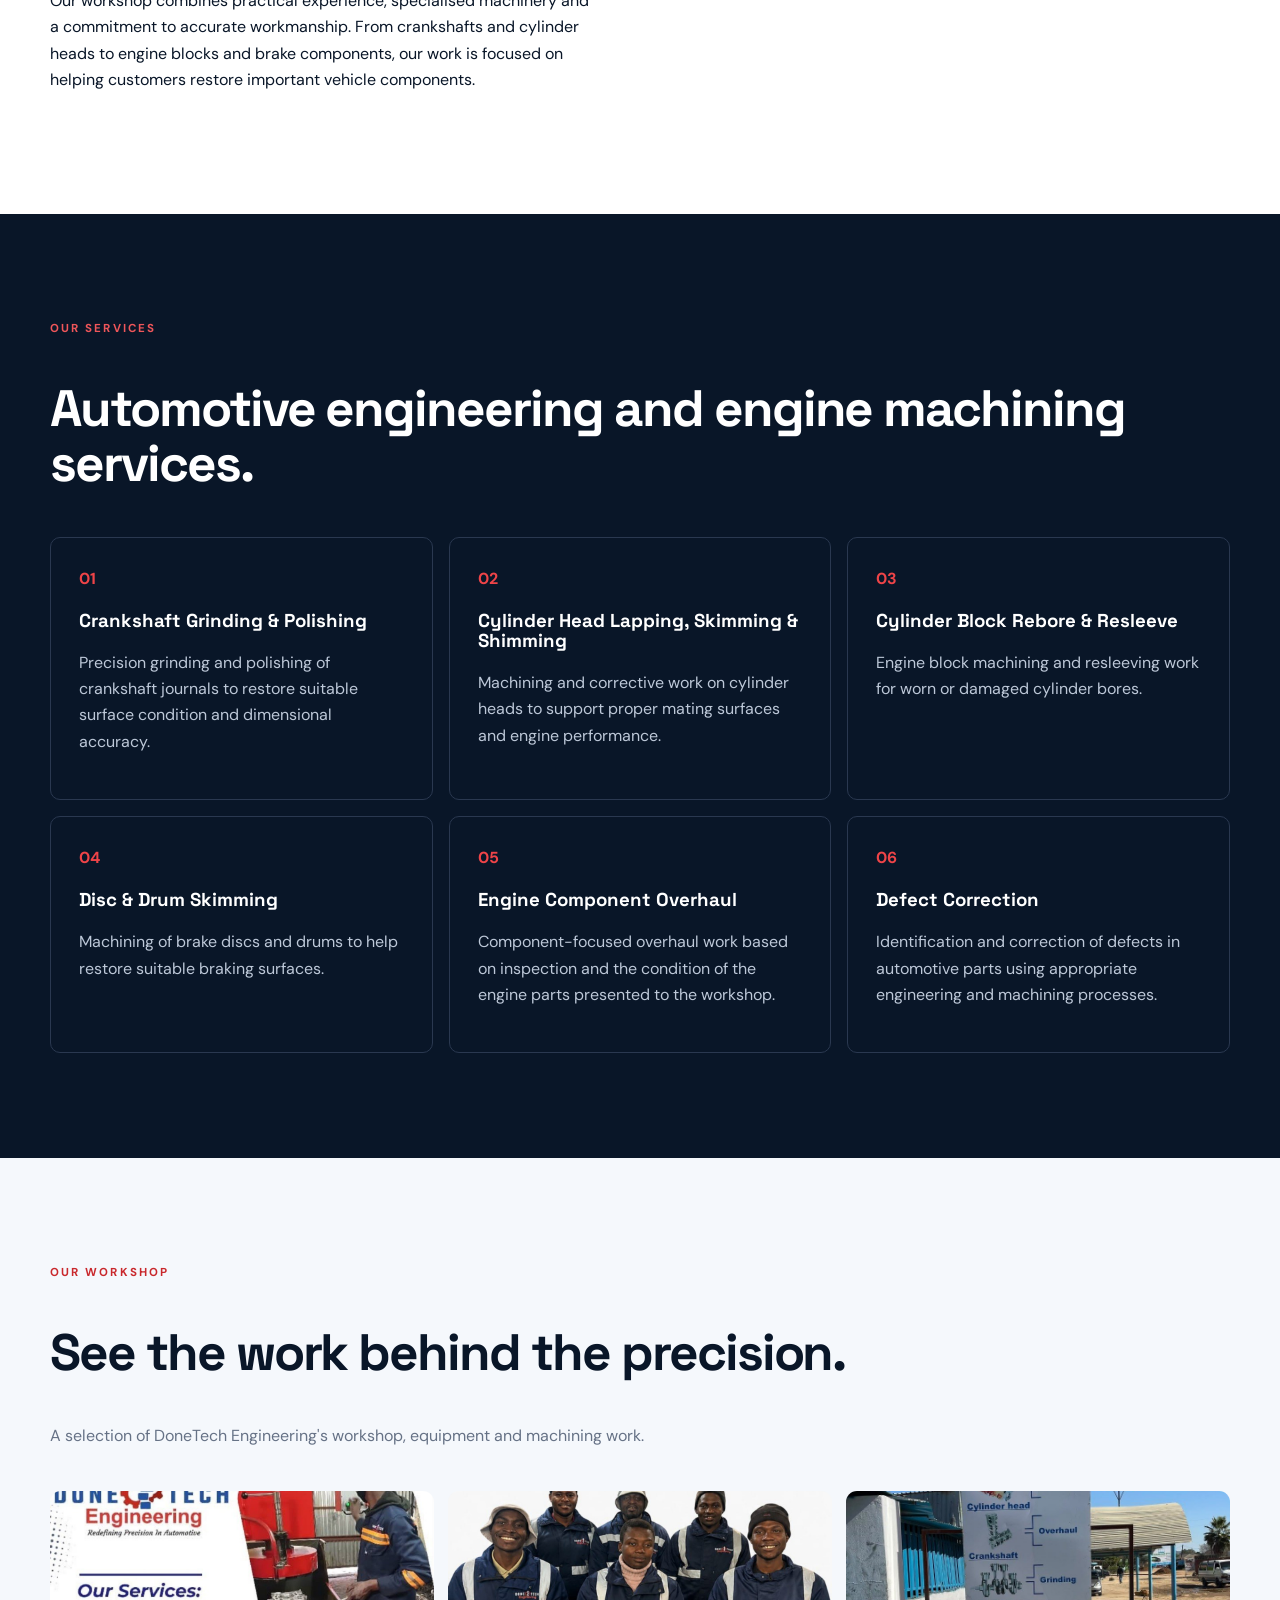
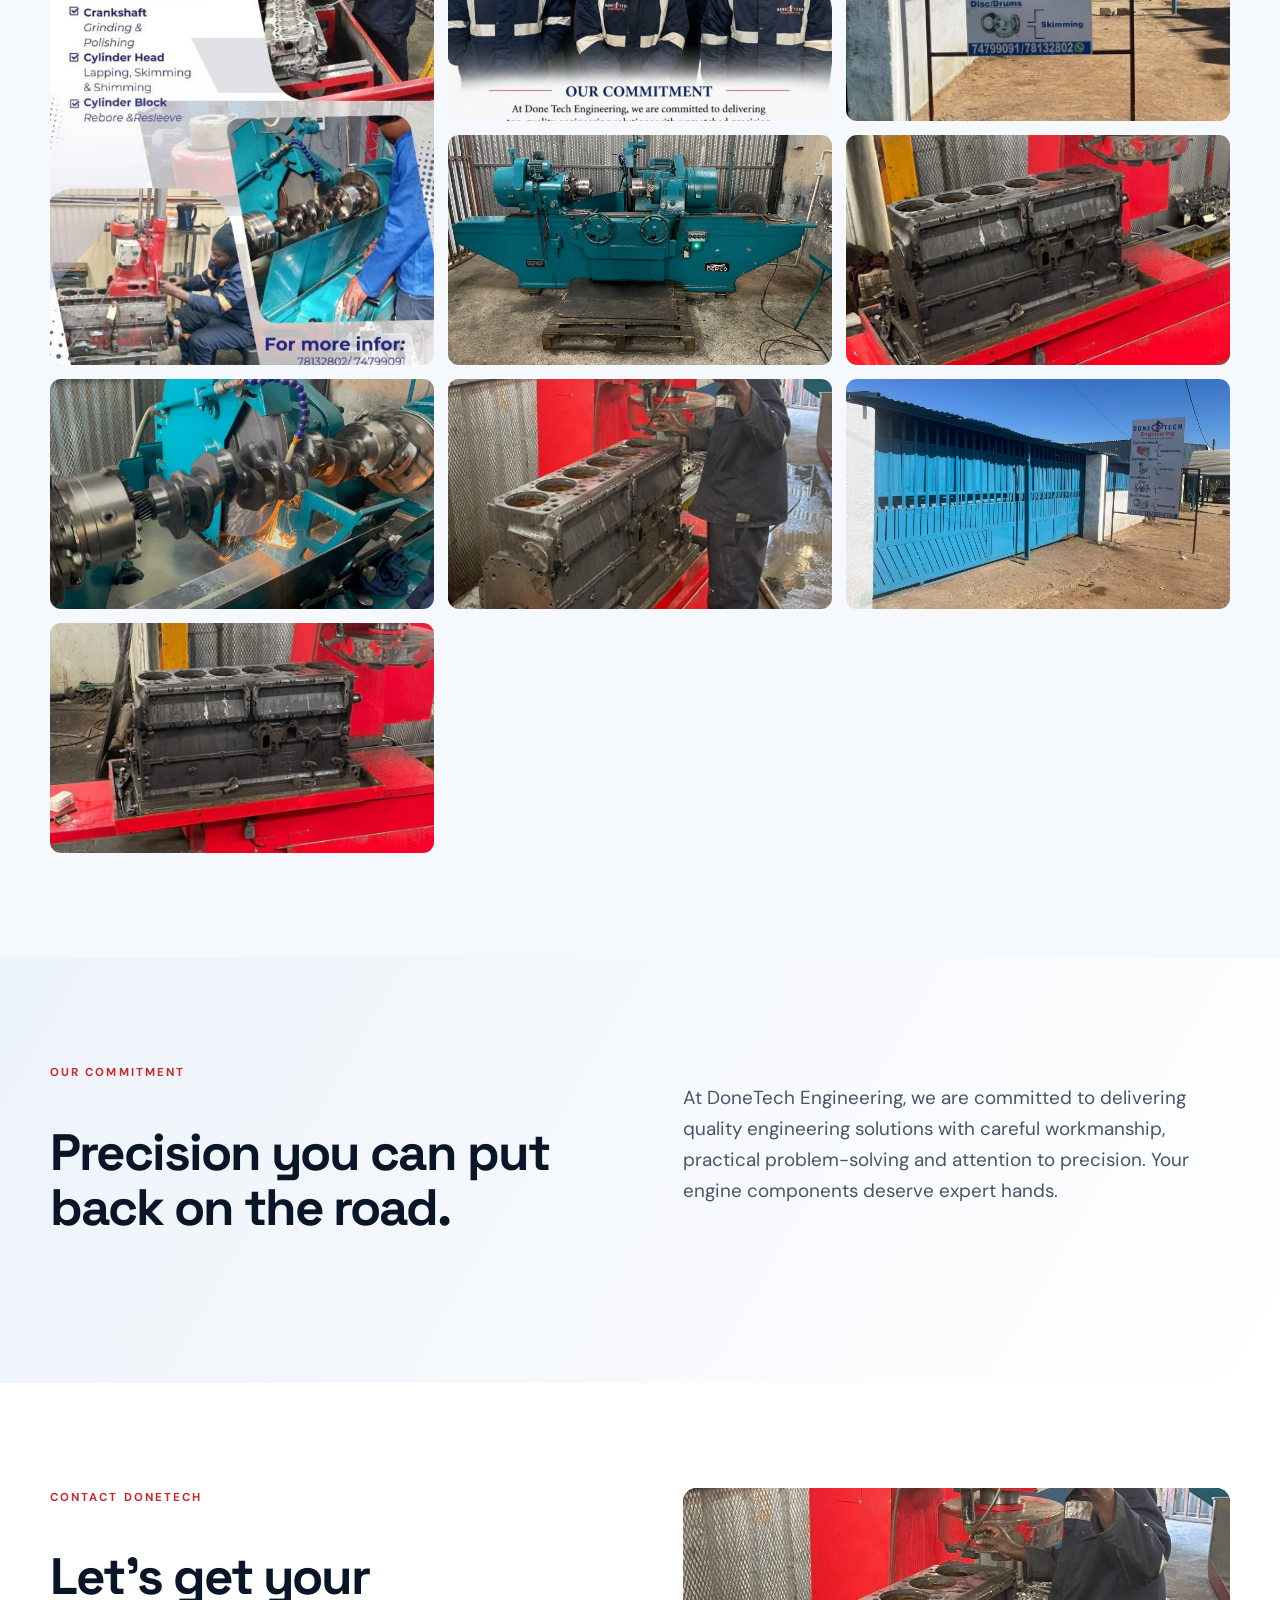
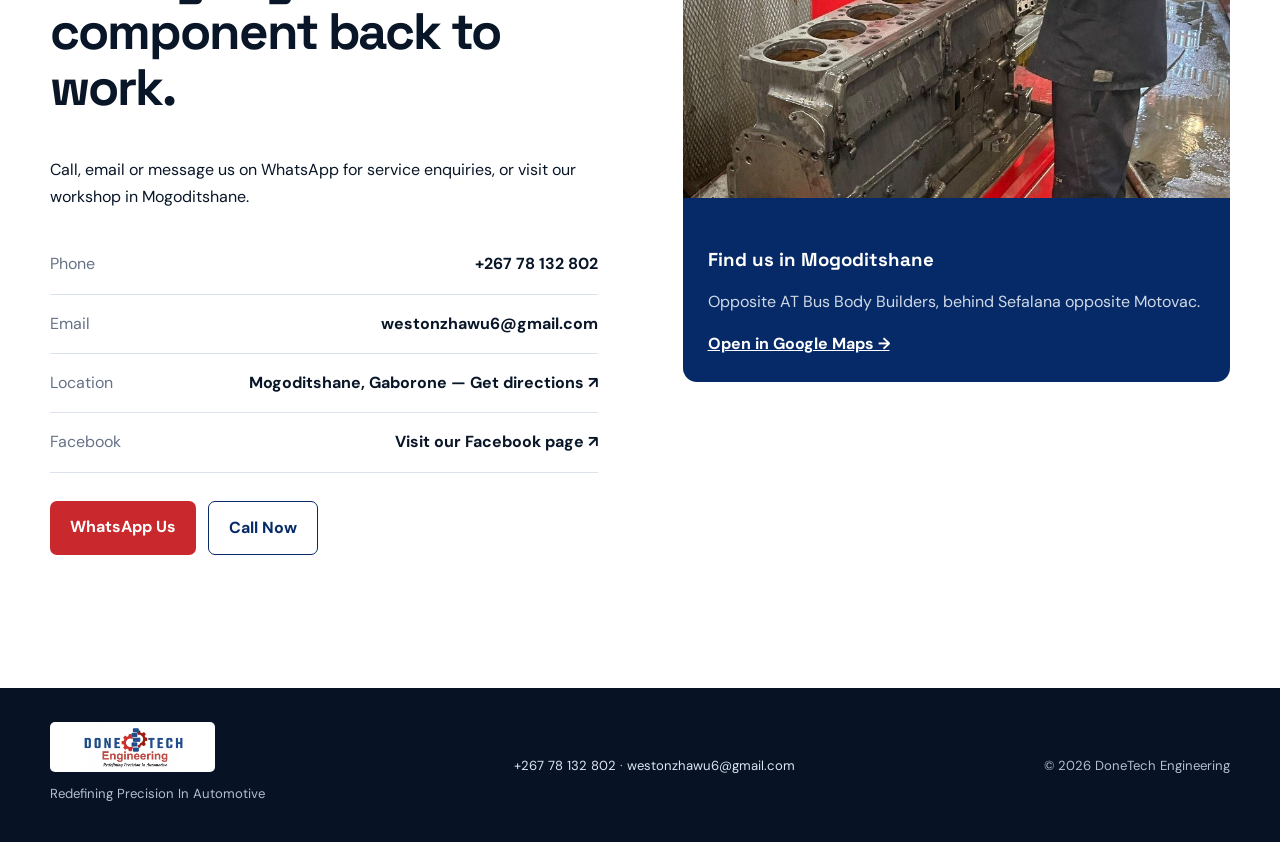
==== commit 78182a68: "Add files via upload" ====
--- a/index.html
+++ b/index.html
@@ -1,9 +1,65 @@
 <!doctype html>
 <html lang="en-GB"><head>
-<meta charset="utf-8"><meta name="viewport" content="width=device-width,initial-scale=1">
-<title>DoneTech Engineering | Redefining Precision in Automotive</title>
+<meta charset="utf-8">
+<meta name="viewport" content="width=device-width,initial-scale=1">
+<meta name="description" content="DoneTech Engineering provides precision automotive engineering and engine machining services in Mogoditshane, Gaborone, Botswana, including crankshaft grinding, cylinder head skimming, cylinder block rebore and resleeving, disc and drum skimming, and engine component overhaul.">
+<meta name="robots" content="index, follow">
+<link rel="canonical" href="https://nyashamoyo012-sys.github.io/donetech-engineering/">
+<meta property="og:type" content="website">
+<meta property="og:title" content="DoneTech Engineering | Automotive Engineering & Engine Machining in Botswana">
+<meta property="og:description" content="Precision automotive engineering and engine-component machining in Mogoditshane, Gaborone, Botswana.">
+<meta property="og:url" content="https://nyashamoyo012-sys.github.io/donetech-engineering/">
+<meta property="og:image" content="https://nyashamoyo012-sys.github.io/donetech-engineering/donetech-logo.jpg">
+<meta property="og:site_name" content="DoneTech Engineering">
+<meta name="twitter:card" content="summary">
+<meta name="twitter:title" content="DoneTech Engineering | Automotive Engineering & Engine Machining in Botswana">
+<meta name="twitter:description" content="Precision automotive engineering and engine-component machining in Mogoditshane, Gaborone, Botswana.">
+<meta name="twitter:image" content="https://nyashamoyo012-sys.github.io/donetech-engineering/donetech-logo.jpg">
+<title>DoneTech Engineering | Automotive Engineering & Engine Machining in Botswana</title>
 <meta name="description" content="DoneTech Engineering in Mogoditshane, Botswana — precision automotive engineering, machining and engine-component services.">
-<link rel="stylesheet" href="style.css"></head><body>
+<link rel="stylesheet" href="style.css"><script type="application/ld+json">
+{
+  "@context": "https://schema.org",
+  "@type": "AutomotiveBusiness",
+  "name": "DoneTech Engineering",
+  "description": "Precision automotive engineering, machining and engine-component services in Mogoditshane, Gaborone, Botswana.",
+  "url": "https://nyashamoyo012-sys.github.io/donetech-engineering/",
+  "logo": "https://nyashamoyo012-sys.github.io/donetech-engineering/donetech-logo.jpg",
+  "image": [
+    "https://nyashamoyo012-sys.github.io/donetech-engineering/workshop-1.jpg",
+    "https://nyashamoyo012-sys.github.io/donetech-engineering/workshop-6.jpg",
+    "https://nyashamoyo012-sys.github.io/donetech-engineering/workshop-7.jpg"
+  ],
+  "telephone": "+26778132802",
+  "email": "westonzhawu6@gmail.com",
+  "address": {
+    "@type": "PostalAddress",
+    "addressLocality": "Mogoditshane",
+    "addressRegion": "Gaborone",
+    "addressCountry": "BW"
+  },
+  "areaServed": {
+    "@type": "Country",
+    "name": "Botswana"
+  },
+  "sameAs": [
+    "https://www.facebook.com/profile.php?id=61562132975710"
+  ],
+  "hasOfferCatalog": {
+    "@type": "OfferCatalog",
+    "name": "Automotive Engineering Services",
+    "itemListElement": [
+      {"@type": "Offer", "itemOffered": {"@type": "Service", "name": "Crankshaft Grinding & Polishing"}},
+      {"@type": "Offer", "itemOffered": {"@type": "Service", "name": "Cylinder Head Lapping, Skimming & Shimming"}},
+      {"@type": "Offer", "itemOffered": {"@type": "Service", "name": "Cylinder Block Rebore & Resleeve"}},
+      {"@type": "Offer", "itemOffered": {"@type": "Service", "name": "Disc & Drum Skimming"}},
+      {"@type": "Offer", "itemOffered": {"@type": "Service", "name": "Engine Component Overhaul"}},
+      {"@type": "Offer", "itemOffered": {"@type": "Service", "name": "Defect Correction"}}
+    ]
+  }
+}
+</script>
+</head><body>
 <header><nav class="nav wrap">
 <a href="#home" class="logo"><img src="donetech-logo.jpg" alt="DoneTech Engineering"></a>
 <button class="menu" aria-label="Menu">☰</button>
@@ -11,7 +67,7 @@
 </nav></header>
 <main>
 <section id="home" class="hero"><div class="wrap hero-grid"><div><p class="eyebrow">AUTOMOTIVE ENGINEERING • PRECISION • RELIABILITY</p>
-<h1>Redefining precision in automotive engineering.</h1><p class="lead">Specialised machining and engine-component services for restoring critical automotive components to accurate, dependable working condition.</p>
+<h1>Automotive engineering and precision machining in Botswana.</h1><p class="lead">DoneTech Engineering provides specialised machining and engine-component services in Mogoditshane, Gaborone, helping restore critical automotive components to accurate, dependable working condition.</p>
 <div class="actions"><a class="btn red" href="#contact">Request a Service</a><a class="btn white" href="#services">View Our Services</a></div>
 <p class="meta">Established 2020 &nbsp;•&nbsp; Mogoditshane, Gaborone</p></div>
 <div class="hero-img"><img src="workshop-6.jpg" alt="DoneTech technician working on an engine block"></div></div></section>
@@ -21,7 +77,7 @@
 <p>Our workshop combines practical experience, specialised machinery and a commitment to accurate workmanship. From crankshafts and cylinder heads to engine blocks and brake components, our work is focused on helping customers restore important vehicle components.</p></div>
 <div class="facts"><p><span>Founder</span><b>Westorn Zhawu</b></p><p><span>Established</span><b>16 October 2020</b></p><p><span>Location</span><b>Mogoditshane, Gaborone</b></p><p><span>Tax registration</span><b>000 025 02937</b></p></div></div></section>
 
-<section id="services" class="section dark"><div class="wrap"><p class="eyebrow">OUR SERVICES</p><h2>Precision machining for critical automotive components.</h2>
+<section id="services" class="section dark"><div class="wrap"><p class="eyebrow">OUR SERVICES</p><h2>Automotive engineering and engine machining services.</h2>
 <div class="cards">
 <article><b>01</b><h3>Crankshaft Grinding & Polishing</h3><p>Precision grinding and polishing of crankshaft journals to restore suitable surface condition and dimensional accuracy.</p></article>
 <article><b>02</b><h3>Cylinder Head Lapping, Skimming & Shimming</h3><p>Machining and corrective work on cylinder heads to support proper mating surfaces and engine performance.</p></article>
@@ -34,11 +90,11 @@
 <section id="workshop" class="section gallery-sec"><div class="wrap"><p class="eyebrow">OUR WORKSHOP</p><h2>See the work behind the precision.</h2>
 <p class="intro">A selection of DoneTech Engineering's workshop, equipment and machining work.</p>
 <div class="gallery">
-<figure class="big"><img src="workshop-1.jpg" alt="DoneTech Engineering team"></figure>
-<figure><img src="workshop-2.jpg" alt="Crankshaft machining"></figure><figure><img src="workshop-3.jpg" alt="Engine block machining"></figure>
-<figure><img src="workshop-4.jpg" alt="Workshop equipment"></figure><figure><img src="workshop-5.jpg" alt="Cylinder block machining"></figure>
-<figure><img src="workshop-6.jpg" alt="Technician at cylinder block machine"></figure><figure><img src="workshop-7.jpg" alt="DoneTech workshop entrance"></figure>
-<figure><img src="workshop-8.jpg" alt="Machining equipment"></figure><figure><img src="workshop-9.jpg" alt="Cylinder block machining"></figure>
+<figure class="big"><img src="workshop-1.jpg" alt="DoneTech Engineering team in the automotive engineering workshop in Mogoditshane, Botswana"></figure>
+<figure><img src="workshop-2.jpg" alt="Crankshaft machining and grinding at DoneTech Engineering"></figure><figure><img src="workshop-3.jpg" alt="Engine block machining at DoneTech Engineering"></figure>
+<figure><img src="workshop-4.jpg" alt="Automotive engineering workshop equipment at DoneTech Engineering"></figure><figure><img src="workshop-5.jpg" alt="Cylinder block rebore machining at DoneTech Engineering"></figure>
+<figure><img src="workshop-6.jpg" alt="DoneTech technician operating a cylinder block machining machine"></figure><figure><img src="workshop-7.jpg" alt="DoneTech Engineering workshop entrance in Mogoditshane, Gaborone"></figure>
+<figure><img src="workshop-8.jpg" alt="Precision automotive machining equipment at DoneTech Engineering"></figure><figure><img src="workshop-9.jpg" alt="Cylinder block rebore machining at DoneTech Engineering"></figure>
 </div></div></section>
 
 <section class="section commitment"><div class="wrap two"><div><p class="eyebrow">OUR COMMITMENT</p><h2>Precision you can put back on the road.</h2></div><p class="bigtext">At DoneTech Engineering, we are committed to delivering quality engineering solutions with careful workmanship, practical problem-solving and attention to precision. Your engine components deserve expert hands.</p></div></section>
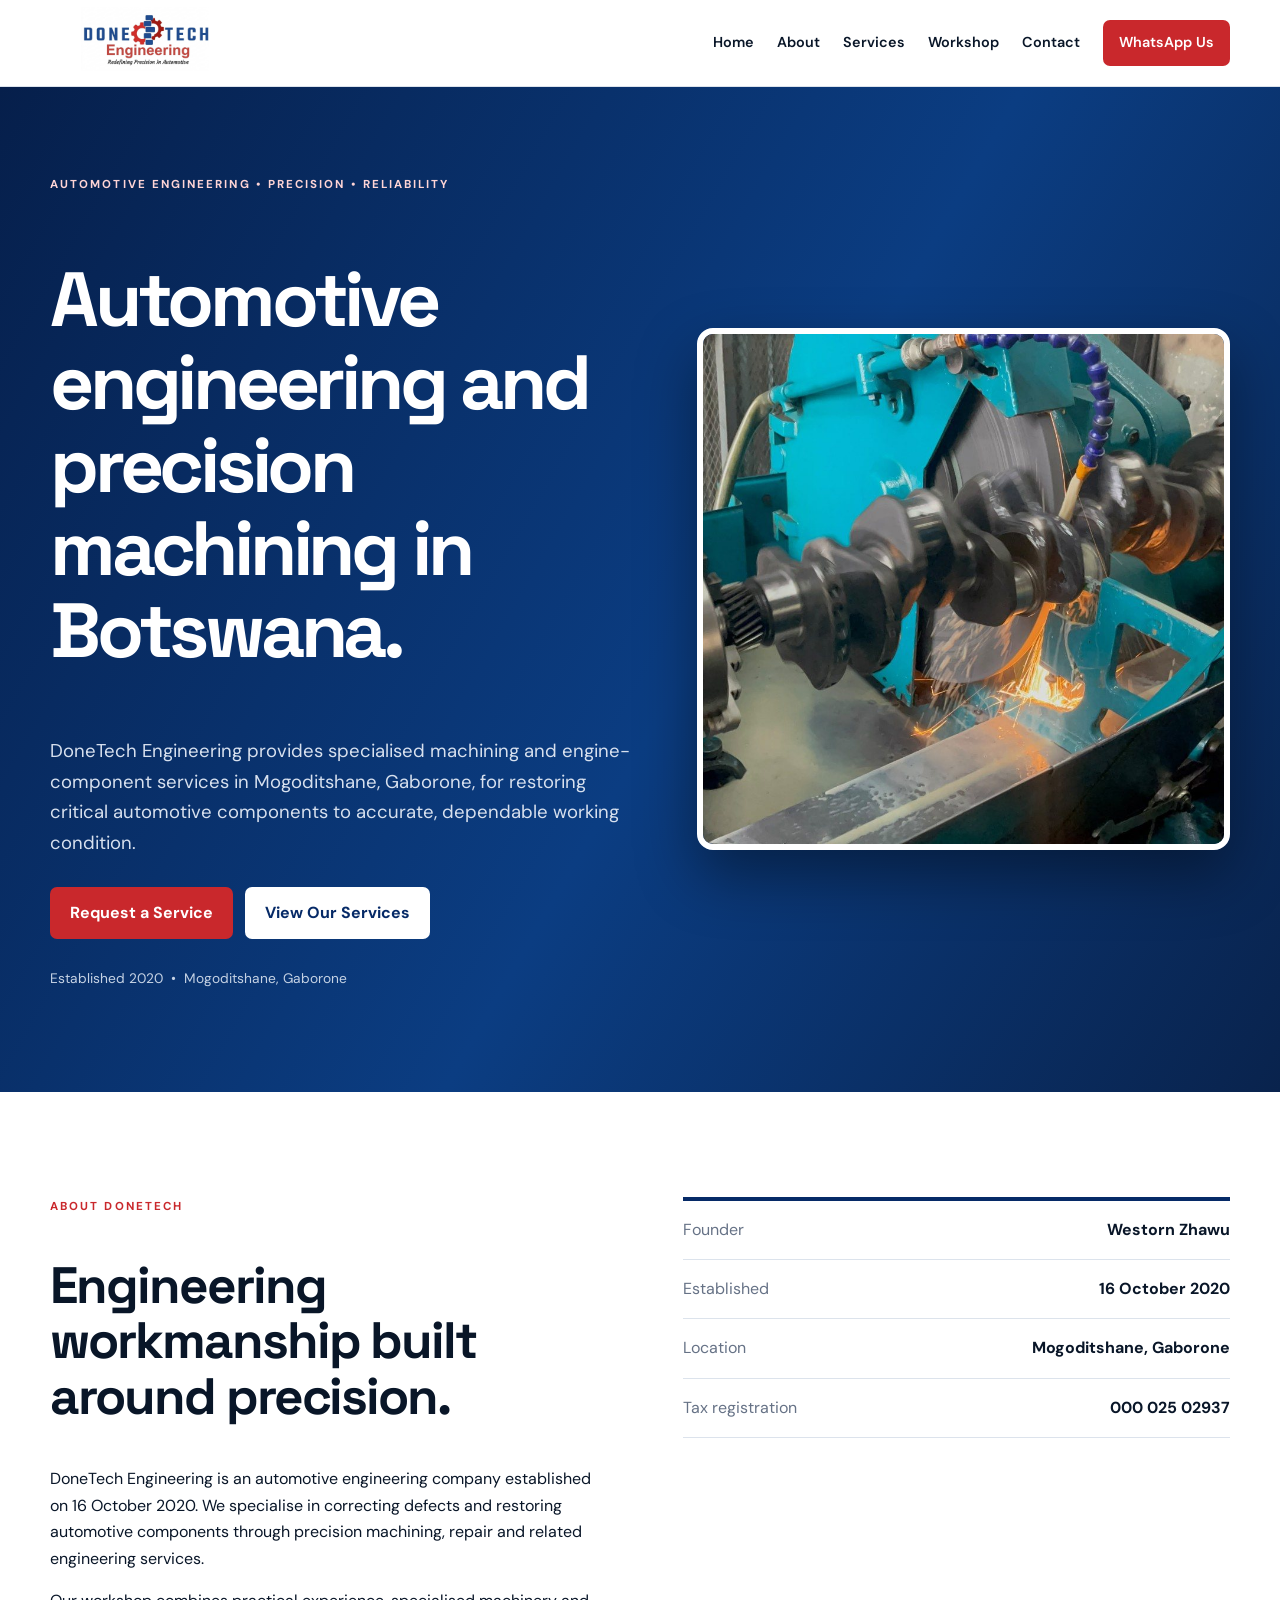
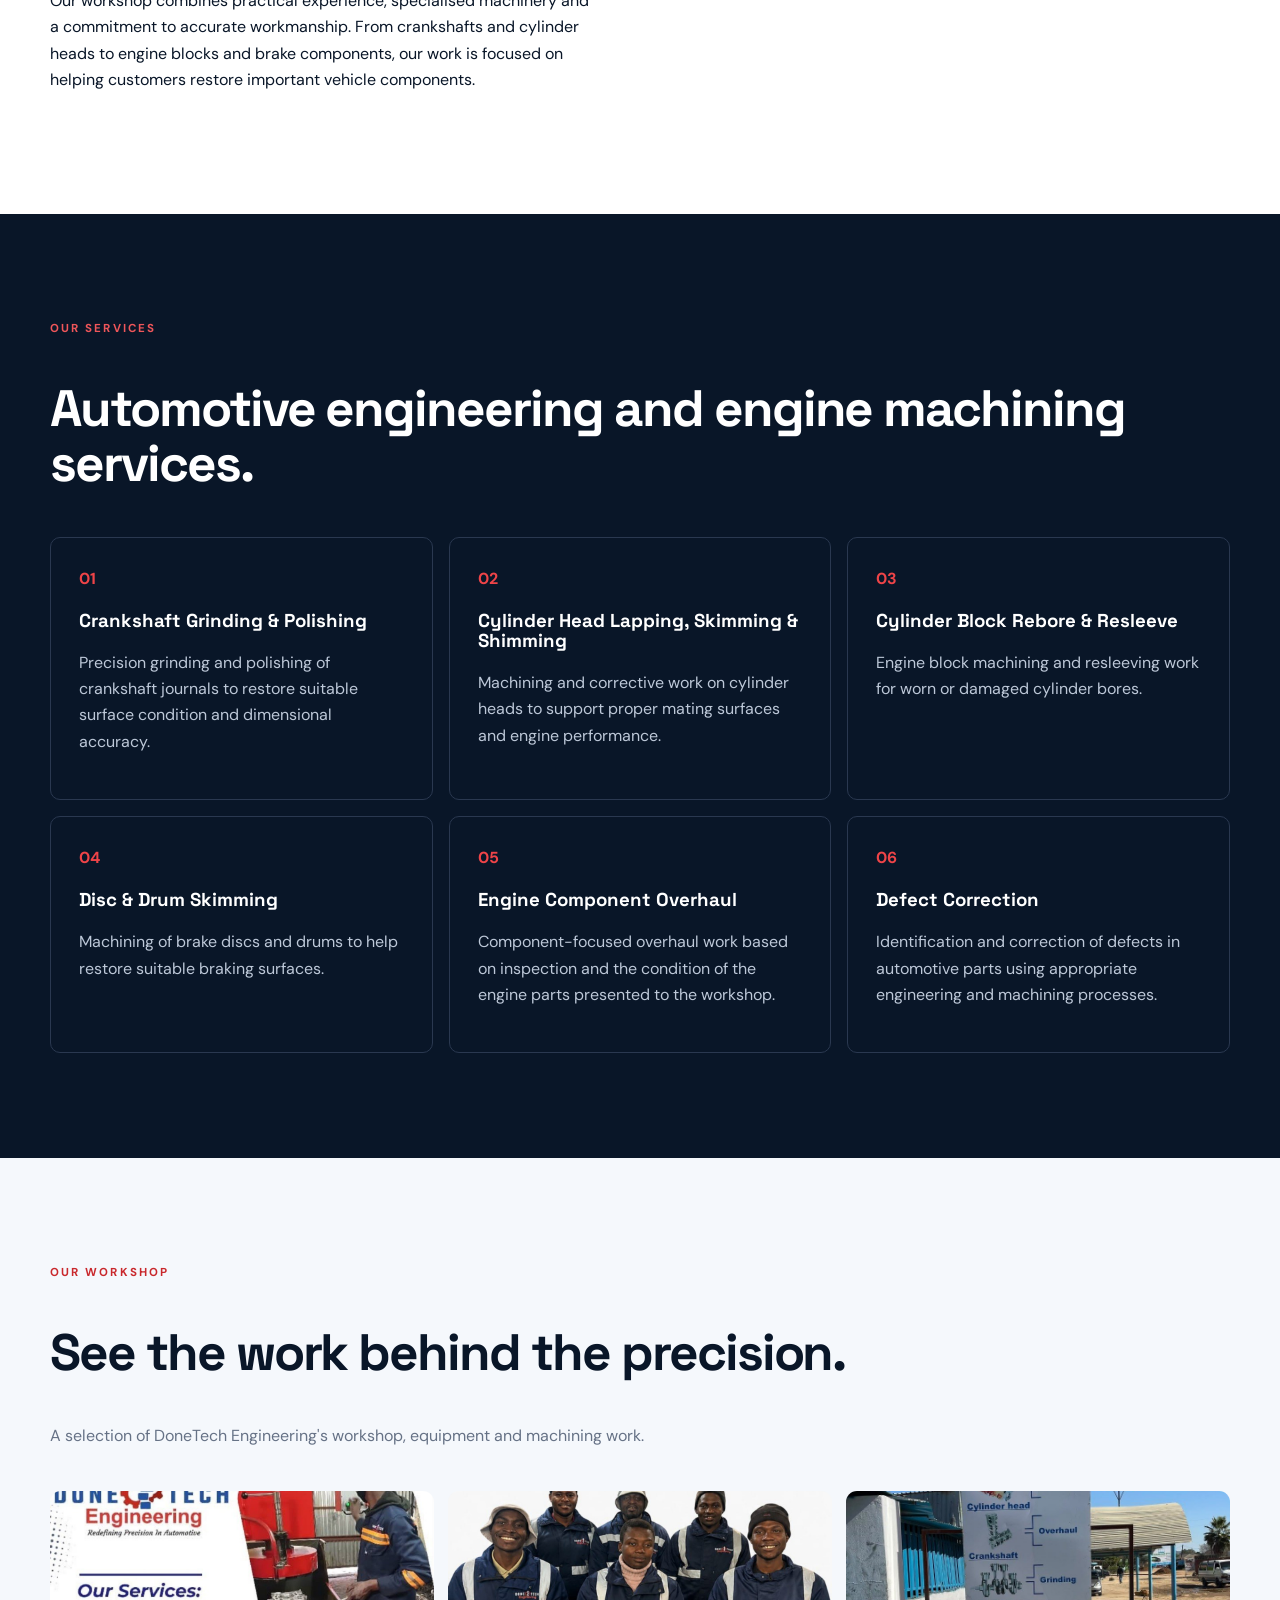
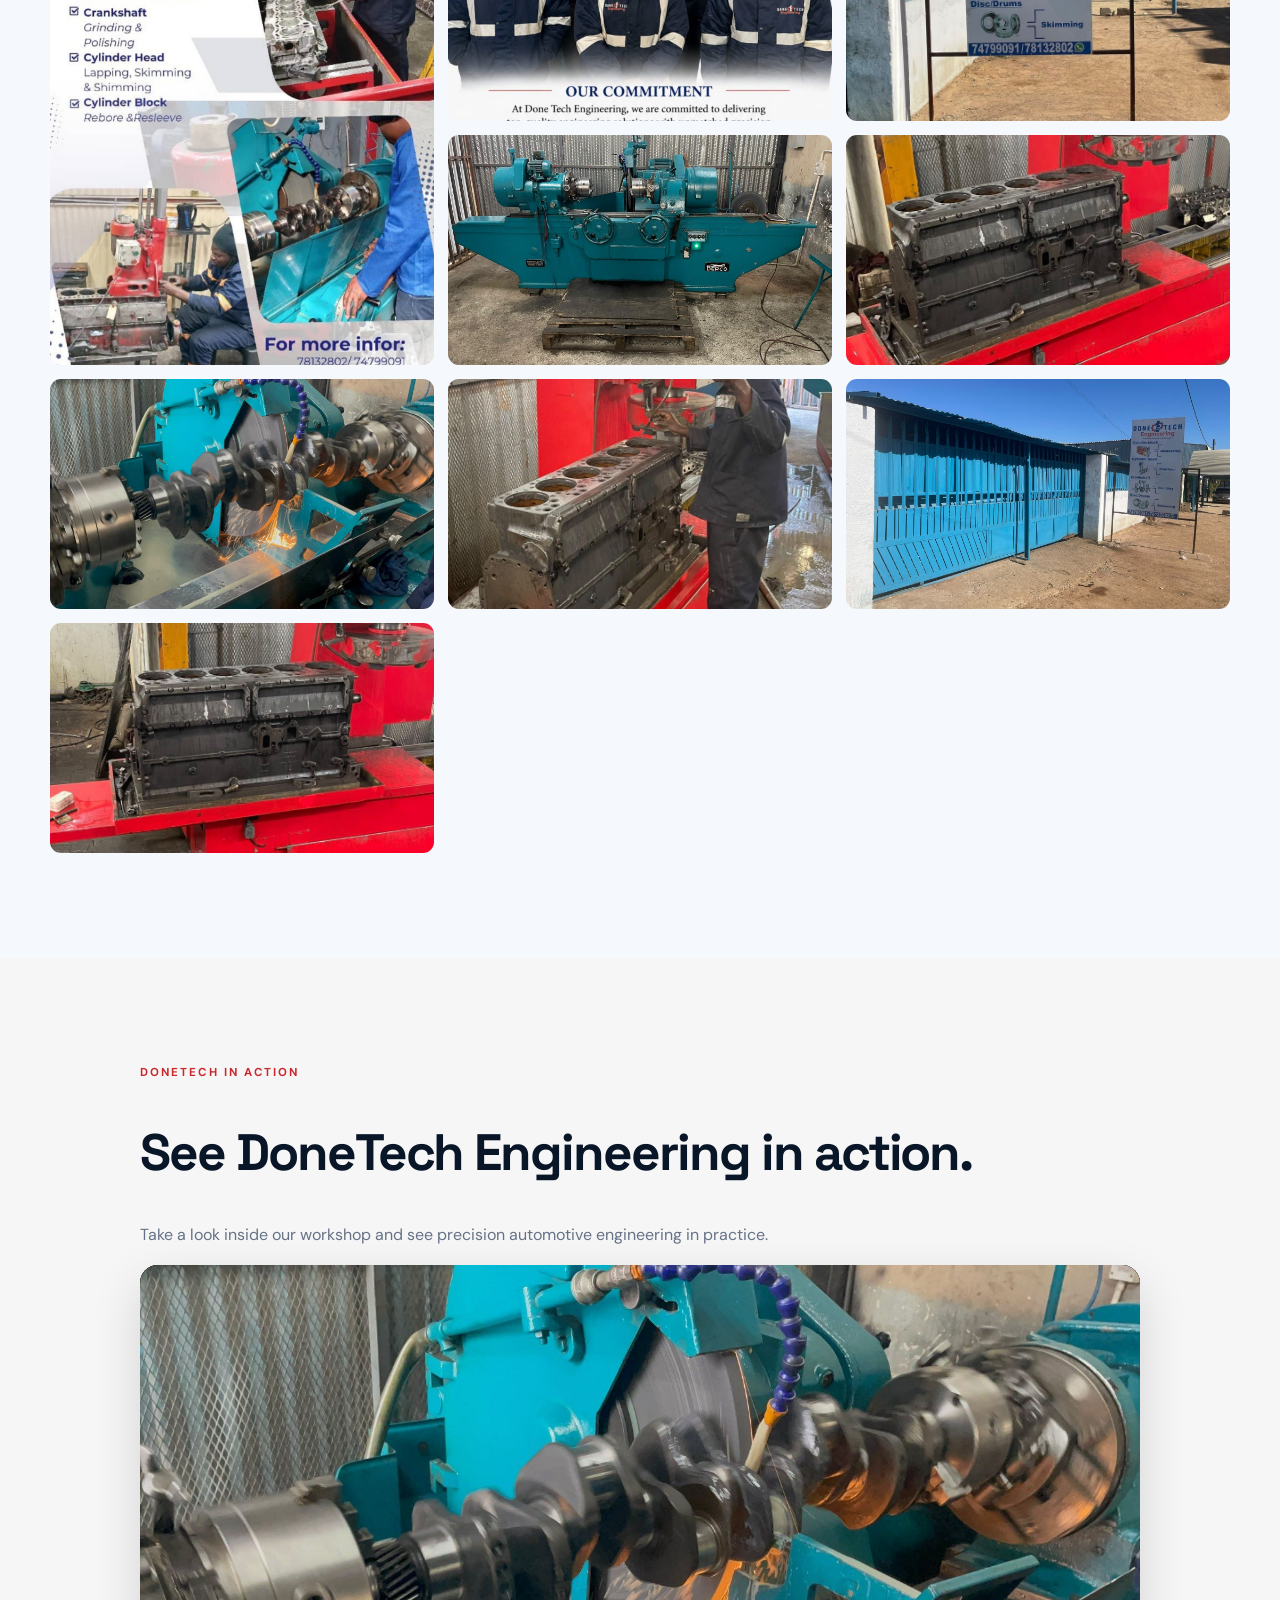
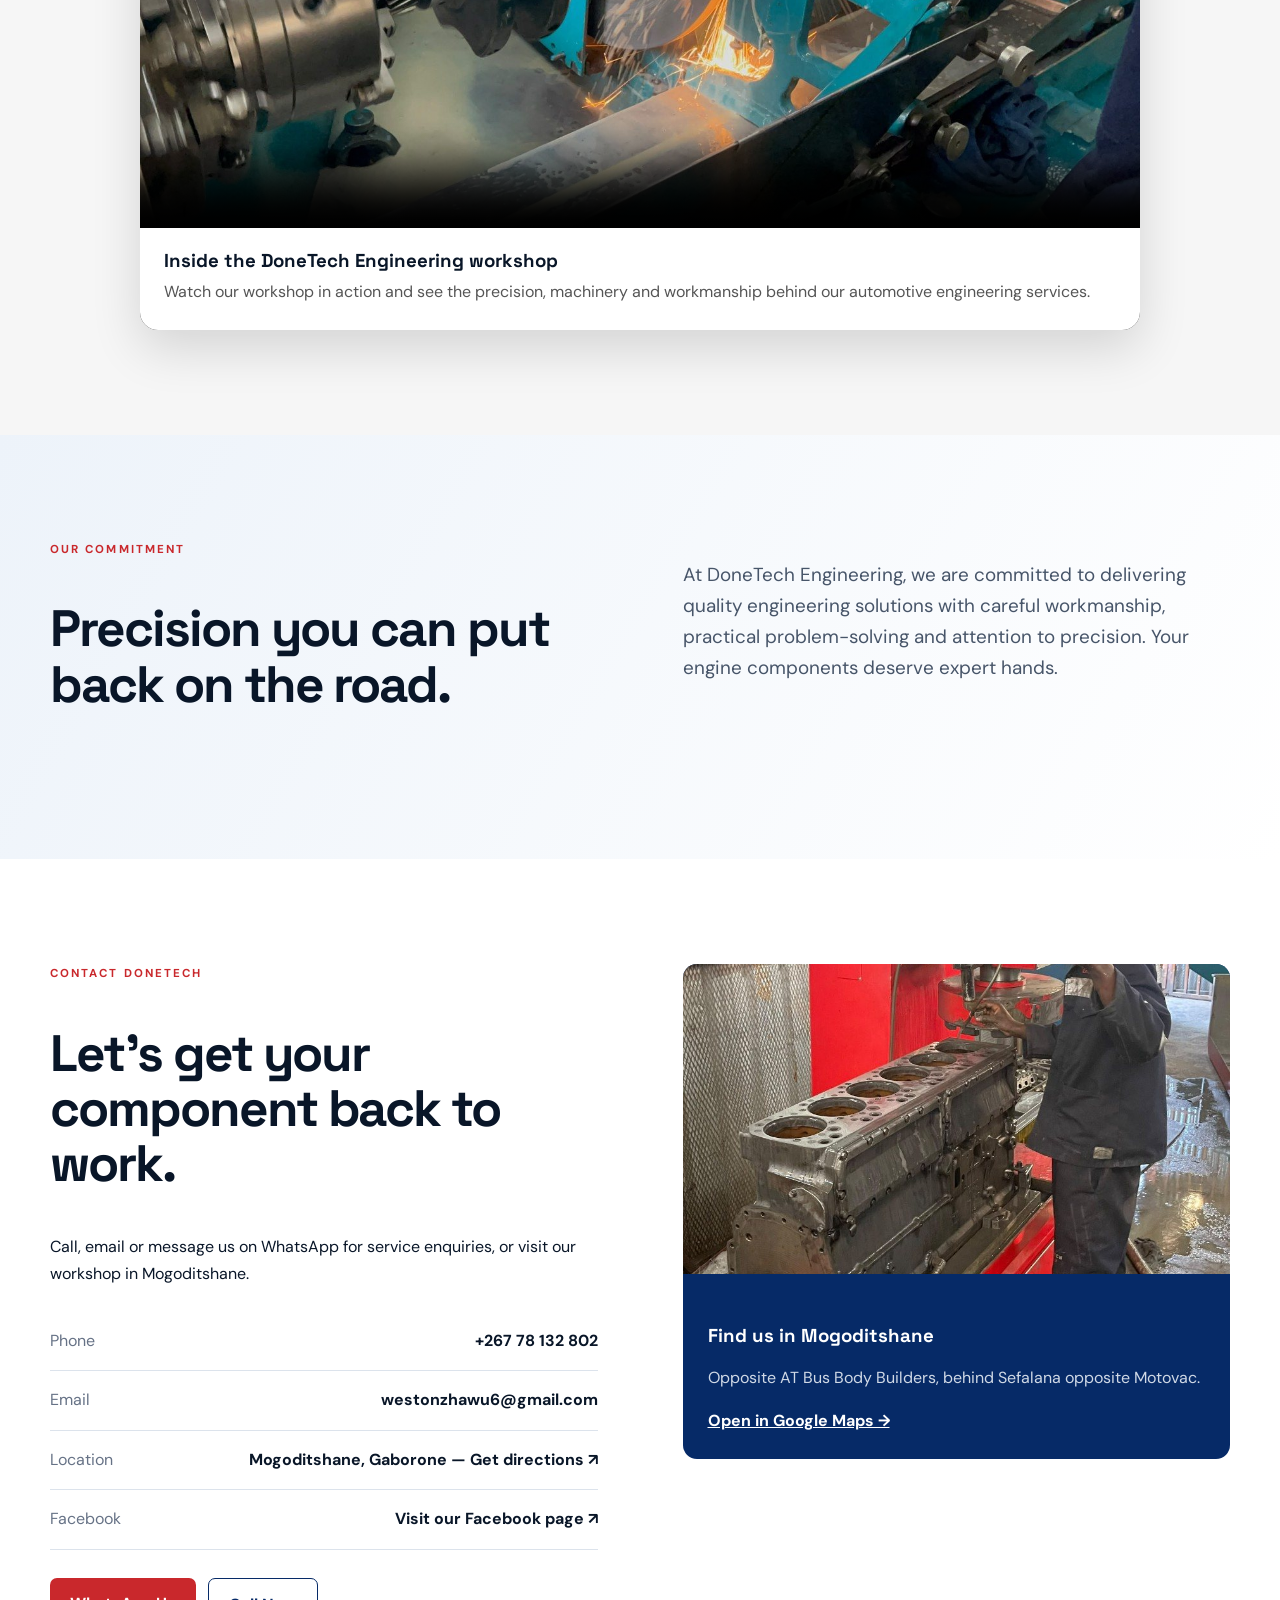
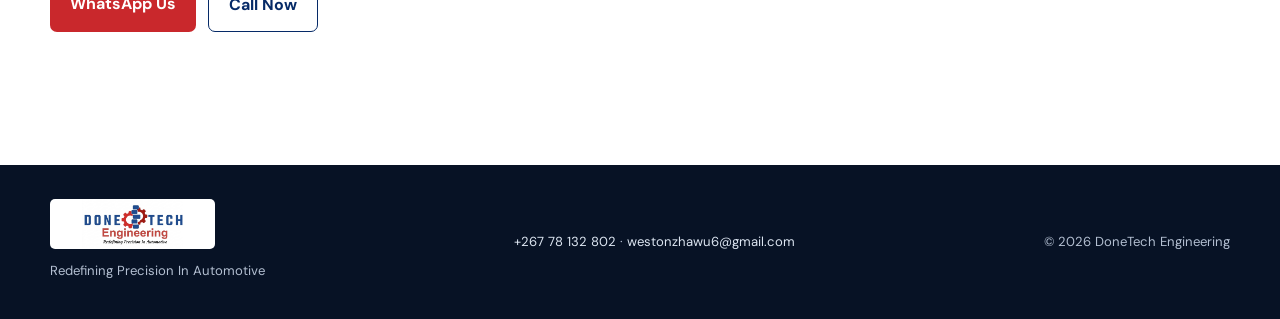
==== commit 4c573a04: "Add files via upload" ====
--- a/index.html
+++ b/index.html
@@ -1,64 +1,24 @@
 <!doctype html>
 <html lang="en-GB"><head>
-<meta charset="utf-8">
-<meta name="viewport" content="width=device-width,initial-scale=1">
+<meta charset="utf-8"><meta name="viewport" content="width=device-width,initial-scale=1">
+<title>DoneTech Engineering | Automotive Engineering & Engine Machining in Botswana</title>
 <meta name="description" content="DoneTech Engineering provides precision automotive engineering and engine machining services in Mogoditshane, Gaborone, Botswana, including crankshaft grinding, cylinder head skimming, cylinder block rebore and resleeving, disc and drum skimming, and engine component overhaul.">
 <meta name="robots" content="index, follow">
 <link rel="canonical" href="https://nyashamoyo012-sys.github.io/donetech-engineering/">
 <meta property="og:type" content="website">
 <meta property="og:title" content="DoneTech Engineering | Automotive Engineering & Engine Machining in Botswana">
-<meta property="og:description" content="Precision automotive engineering and engine-component machining in Mogoditshane, Gaborone, Botswana.">
+<meta property="og:description" content="Precision automotive engineering and engine machining services in Mogoditshane, Gaborone, Botswana.">
 <meta property="og:url" content="https://nyashamoyo012-sys.github.io/donetech-engineering/">
 <meta property="og:image" content="https://nyashamoyo012-sys.github.io/donetech-engineering/donetech-logo.jpg">
 <meta property="og:site_name" content="DoneTech Engineering">
-<meta name="twitter:card" content="summary">
+<meta name="twitter:card" content="summary_large_image">
 <meta name="twitter:title" content="DoneTech Engineering | Automotive Engineering & Engine Machining in Botswana">
-<meta name="twitter:description" content="Precision automotive engineering and engine-component machining in Mogoditshane, Gaborone, Botswana.">
+<meta name="twitter:description" content="Precision automotive engineering and engine machining services in Mogoditshane, Gaborone, Botswana.">
 <meta name="twitter:image" content="https://nyashamoyo012-sys.github.io/donetech-engineering/donetech-logo.jpg">
-<title>DoneTech Engineering | Automotive Engineering & Engine Machining in Botswana</title>
-<meta name="description" content="DoneTech Engineering in Mogoditshane, Botswana — precision automotive engineering, machining and engine-component services.">
-<link rel="stylesheet" href="style.css"><script type="application/ld+json">
-{
-  "@context": "https://schema.org",
-  "@type": "AutomotiveBusiness",
-  "name": "DoneTech Engineering",
-  "description": "Precision automotive engineering, machining and engine-component services in Mogoditshane, Gaborone, Botswana.",
-  "url": "https://nyashamoyo012-sys.github.io/donetech-engineering/",
-  "logo": "https://nyashamoyo012-sys.github.io/donetech-engineering/donetech-logo.jpg",
-  "image": [
-    "https://nyashamoyo012-sys.github.io/donetech-engineering/workshop-1.jpg",
-    "https://nyashamoyo012-sys.github.io/donetech-engineering/workshop-6.jpg",
-    "https://nyashamoyo012-sys.github.io/donetech-engineering/workshop-7.jpg"
-  ],
-  "telephone": "+26778132802",
-  "email": "westonzhawu6@gmail.com",
-  "address": {
-    "@type": "PostalAddress",
-    "addressLocality": "Mogoditshane",
-    "addressRegion": "Gaborone",
-    "addressCountry": "BW"
-  },
-  "areaServed": {
-    "@type": "Country",
-    "name": "Botswana"
-  },
-  "sameAs": [
-    "https://www.facebook.com/profile.php?id=61562132975710"
-  ],
-  "hasOfferCatalog": {
-    "@type": "OfferCatalog",
-    "name": "Automotive Engineering Services",
-    "itemListElement": [
-      {"@type": "Offer", "itemOffered": {"@type": "Service", "name": "Crankshaft Grinding & Polishing"}},
-      {"@type": "Offer", "itemOffered": {"@type": "Service", "name": "Cylinder Head Lapping, Skimming & Shimming"}},
-      {"@type": "Offer", "itemOffered": {"@type": "Service", "name": "Cylinder Block Rebore & Resleeve"}},
-      {"@type": "Offer", "itemOffered": {"@type": "Service", "name": "Disc & Drum Skimming"}},
-      {"@type": "Offer", "itemOffered": {"@type": "Service", "name": "Engine Component Overhaul"}},
-      {"@type": "Offer", "itemOffered": {"@type": "Service", "name": "Defect Correction"}}
-    ]
-  }
-}
-</script>
+<style>
+.video-section{background:#f6f6f6}.video-wrap{max-width:1000px;margin:0 auto}.video-card{background:#111;border-radius:18px;overflow:hidden;box-shadow:0 18px 50px rgba(0,0,0,.14)}.video-card video{display:block;width:100%;height:auto;max-height:620px;background:#000}.video-caption{padding:24px;background:#fff}.video-caption h3{margin:0 0 8px}.video-caption p{margin:0;color:#555}
+</style>
+<link rel="stylesheet" href="style.css"><script type="application/ld+json">{"@context":"https://schema.org","@type":"AutomotiveBusiness","name":"DoneTech Engineering","description":"Precision automotive engineering and engine machining services in Mogoditshane, Gaborone, Botswana.","url":"https://nyashamoyo012-sys.github.io/donetech-engineering/","logo":"https://nyashamoyo012-sys.github.io/donetech-engineering/donetech-logo.jpg","image":["https://nyashamoyo012-sys.github.io/donetech-engineering/workshop-1.jpg","https://nyashamoyo012-sys.github.io/donetech-engineering/workshop-6.jpg","https://nyashamoyo012-sys.github.io/donetech-engineering/workshop-7.jpg"],"telephone":"+267 78 132 802","email":"westonzhawu6@gmail.com","address":{"@type":"PostalAddress","addressLocality":"Mogoditshane","addressRegion":"Gaborone","addressCountry":"BW"},"areaServed":"Botswana","sameAs":["https://www.facebook.com/profile.php?id=61562132975710"],"hasOfferCatalog":{"@type":"OfferCatalog","name":"Automotive Engineering Services","itemListElement":[{"@type":"Offer","itemOffered":{"@type":"Service","name":"Crankshaft Grinding & Polishing"}},{"@type":"Offer","itemOffered":{"@type":"Service","name":"Cylinder Head Lapping, Skimming & Shimming"}},{"@type":"Offer","itemOffered":{"@type":"Service","name":"Cylinder Block Rebore & Resleeve"}},{"@type":"Offer","itemOffered":{"@type":"Service","name":"Disc & Drum Skimming"}},{"@type":"Offer","itemOffered":{"@type":"Service","name":"Engine Component Overhaul"}},{"@type":"Offer","itemOffered":{"@type":"Service","name":"Defect Correction"}}]}}</script>
 </head><body>
 <header><nav class="nav wrap">
 <a href="#home" class="logo"><img src="donetech-logo.jpg" alt="DoneTech Engineering"></a>
@@ -67,7 +27,7 @@
 </nav></header>
 <main>
 <section id="home" class="hero"><div class="wrap hero-grid"><div><p class="eyebrow">AUTOMOTIVE ENGINEERING • PRECISION • RELIABILITY</p>
-<h1>Automotive engineering and precision machining in Botswana.</h1><p class="lead">DoneTech Engineering provides specialised machining and engine-component services in Mogoditshane, Gaborone, helping restore critical automotive components to accurate, dependable working condition.</p>
+<h1>Automotive engineering and precision machining in Botswana.</h1><p class="lead">DoneTech Engineering provides specialised machining and engine-component services in Mogoditshane, Gaborone, for restoring critical automotive components to accurate, dependable working condition.</p>
 <div class="actions"><a class="btn red" href="#contact">Request a Service</a><a class="btn white" href="#services">View Our Services</a></div>
 <p class="meta">Established 2020 &nbsp;•&nbsp; Mogoditshane, Gaborone</p></div>
 <div class="hero-img"><img src="workshop-6.jpg" alt="DoneTech technician working on an engine block"></div></div></section>
@@ -90,12 +50,14 @@
 <section id="workshop" class="section gallery-sec"><div class="wrap"><p class="eyebrow">OUR WORKSHOP</p><h2>See the work behind the precision.</h2>
 <p class="intro">A selection of DoneTech Engineering's workshop, equipment and machining work.</p>
 <div class="gallery">
-<figure class="big"><img src="workshop-1.jpg" alt="DoneTech Engineering team in the automotive engineering workshop in Mogoditshane, Botswana"></figure>
-<figure><img src="workshop-2.jpg" alt="Crankshaft machining and grinding at DoneTech Engineering"></figure><figure><img src="workshop-3.jpg" alt="Engine block machining at DoneTech Engineering"></figure>
-<figure><img src="workshop-4.jpg" alt="Automotive engineering workshop equipment at DoneTech Engineering"></figure><figure><img src="workshop-5.jpg" alt="Cylinder block rebore machining at DoneTech Engineering"></figure>
-<figure><img src="workshop-6.jpg" alt="DoneTech technician operating a cylinder block machining machine"></figure><figure><img src="workshop-7.jpg" alt="DoneTech Engineering workshop entrance in Mogoditshane, Gaborone"></figure>
-<figure><img src="workshop-8.jpg" alt="Precision automotive machining equipment at DoneTech Engineering"></figure><figure><img src="workshop-9.jpg" alt="Cylinder block rebore machining at DoneTech Engineering"></figure>
+<figure class="big"><img src="workshop-1.jpg" alt="DoneTech Engineering team"></figure>
+<figure><img src="workshop-2.jpg" alt="Crankshaft machining"></figure><figure><img src="workshop-3.jpg" alt="Engine block machining"></figure>
+<figure><img src="workshop-4.jpg" alt="Workshop equipment"></figure><figure><img src="workshop-5.jpg" alt="Cylinder block machining"></figure>
+<figure><img src="workshop-6.jpg" alt="Technician at cylinder block machine"></figure><figure><img src="workshop-7.jpg" alt="DoneTech workshop entrance"></figure>
+<figure><img src="workshop-8.jpg" alt="Machining equipment"></figure><figure><img src="workshop-9.jpg" alt="Cylinder block machining"></figure>
 </div></div></section>
+
+<section class="section video-section"><div class="wrap video-wrap"><p class="eyebrow">DONETECH IN ACTION</p><h2>See DoneTech Engineering in action.</h2><p class="intro">Take a look inside our workshop and see precision automotive engineering in practice.</p><div class="video-card"><video controls preload="metadata" poster="workshop-6.jpg" playsinline><source src="donetech-workshop.mp4" type="video/mp4">Your browser does not support the video element.</video><div class="video-caption"><h3>Inside the DoneTech Engineering workshop</h3><p>Watch our workshop in action and see the precision, machinery and workmanship behind our automotive engineering services.</p></div></div></div></section>
 
 <section class="section commitment"><div class="wrap two"><div><p class="eyebrow">OUR COMMITMENT</p><h2>Precision you can put back on the road.</h2></div><p class="bigtext">At DoneTech Engineering, we are committed to delivering quality engineering solutions with careful workmanship, practical problem-solving and attention to precision. Your engine components deserve expert hands.</p></div></section>
 
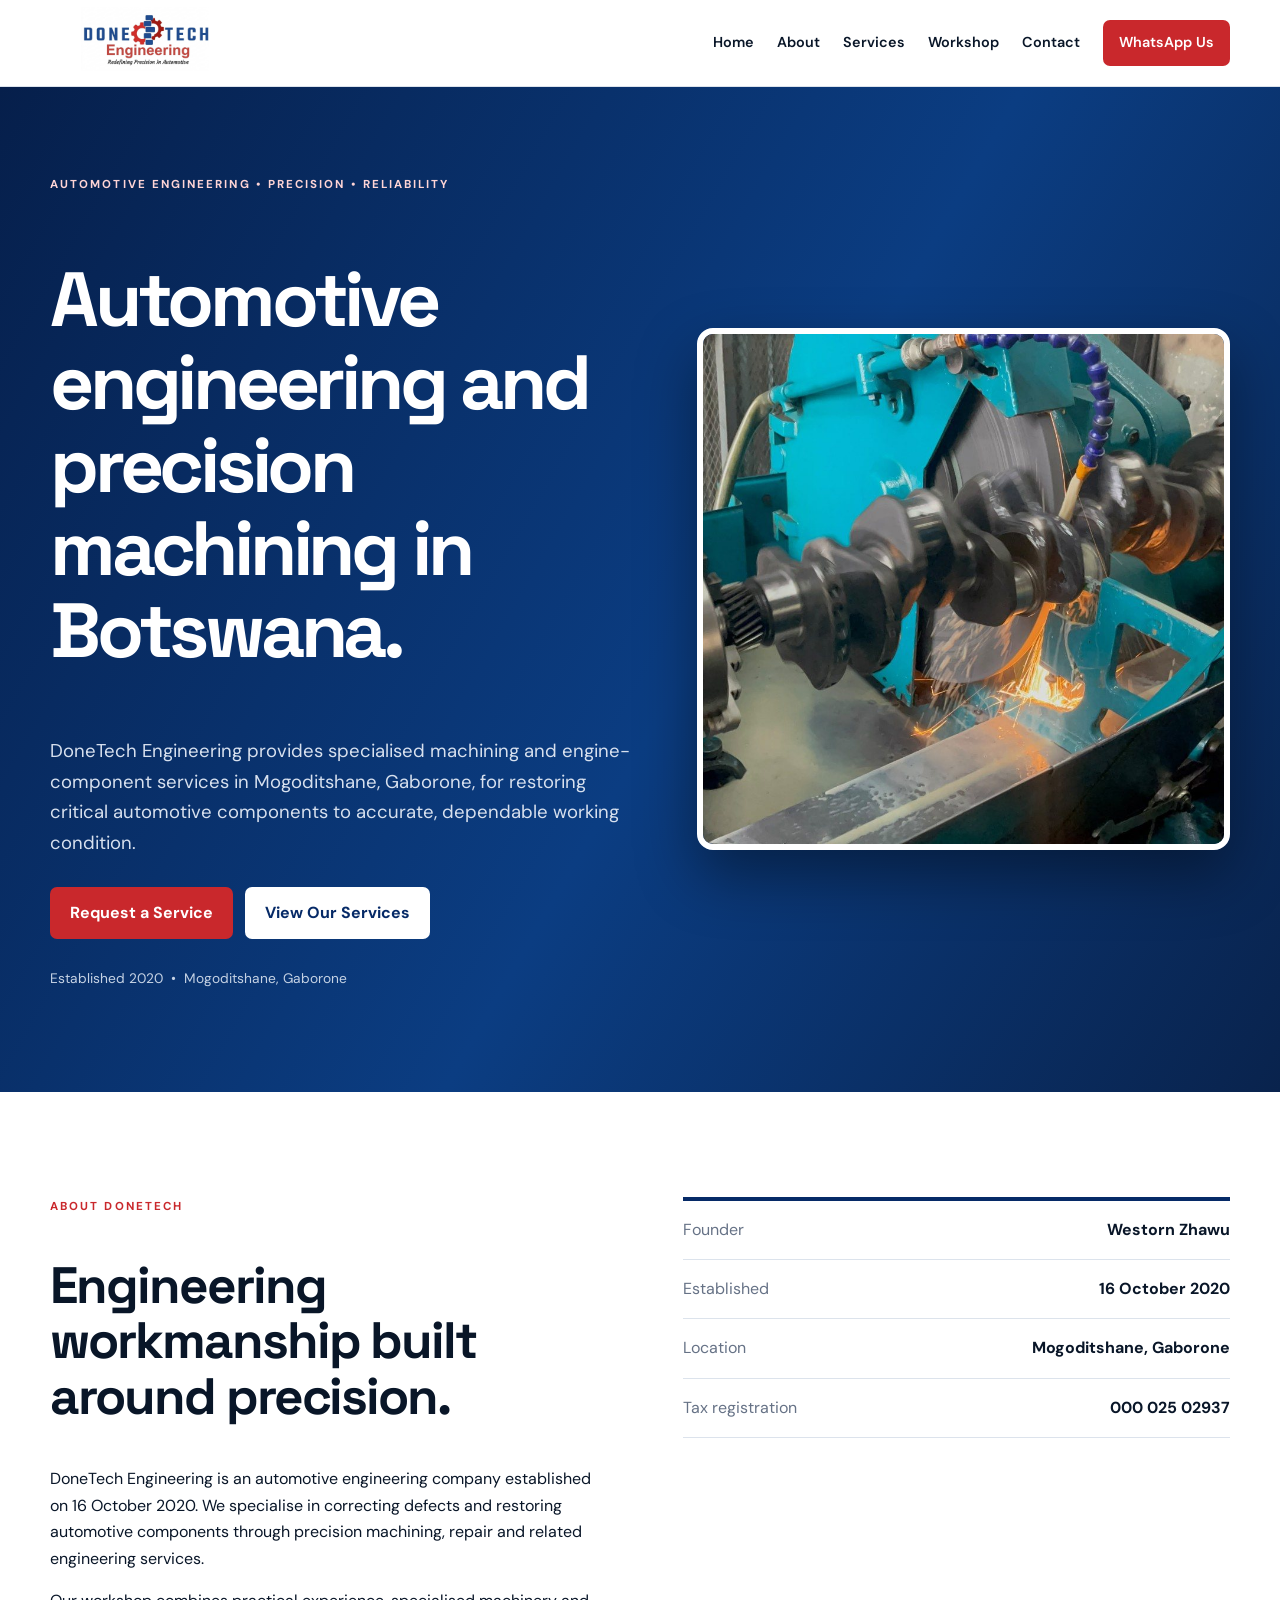
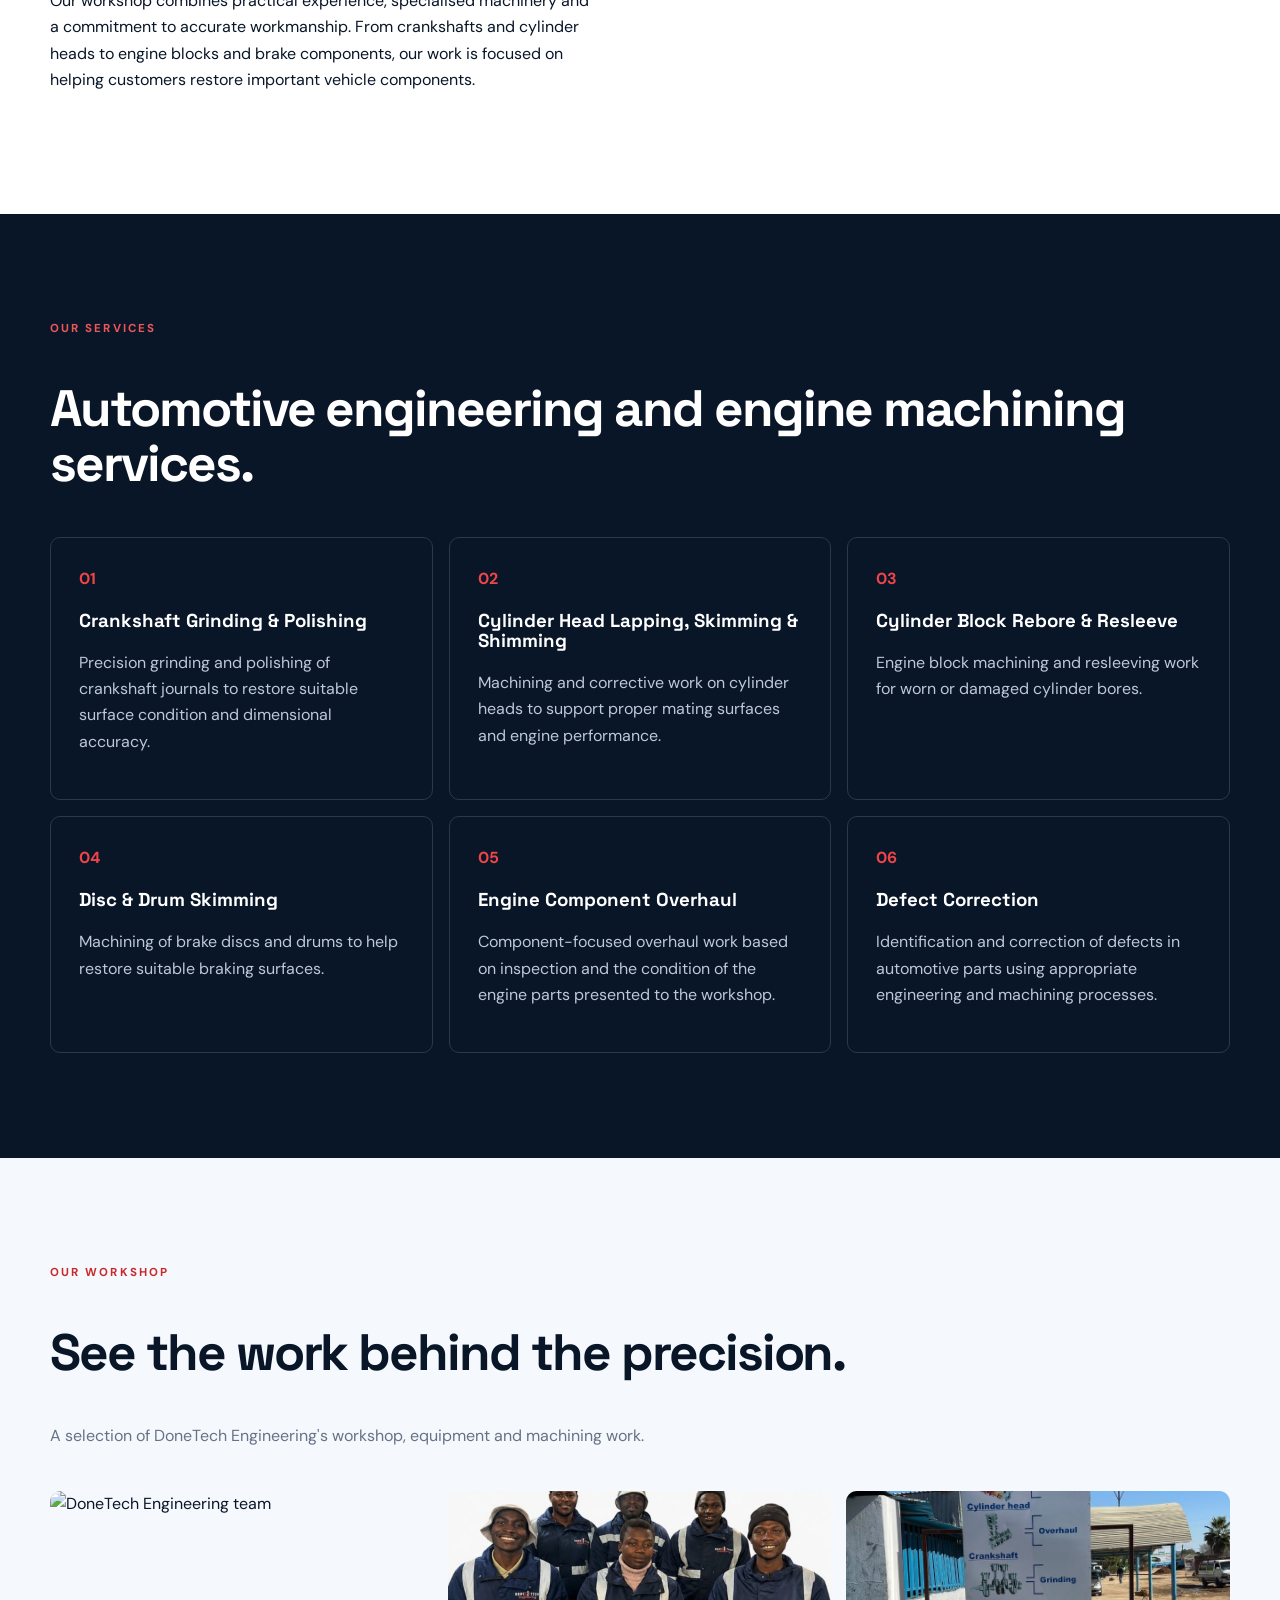
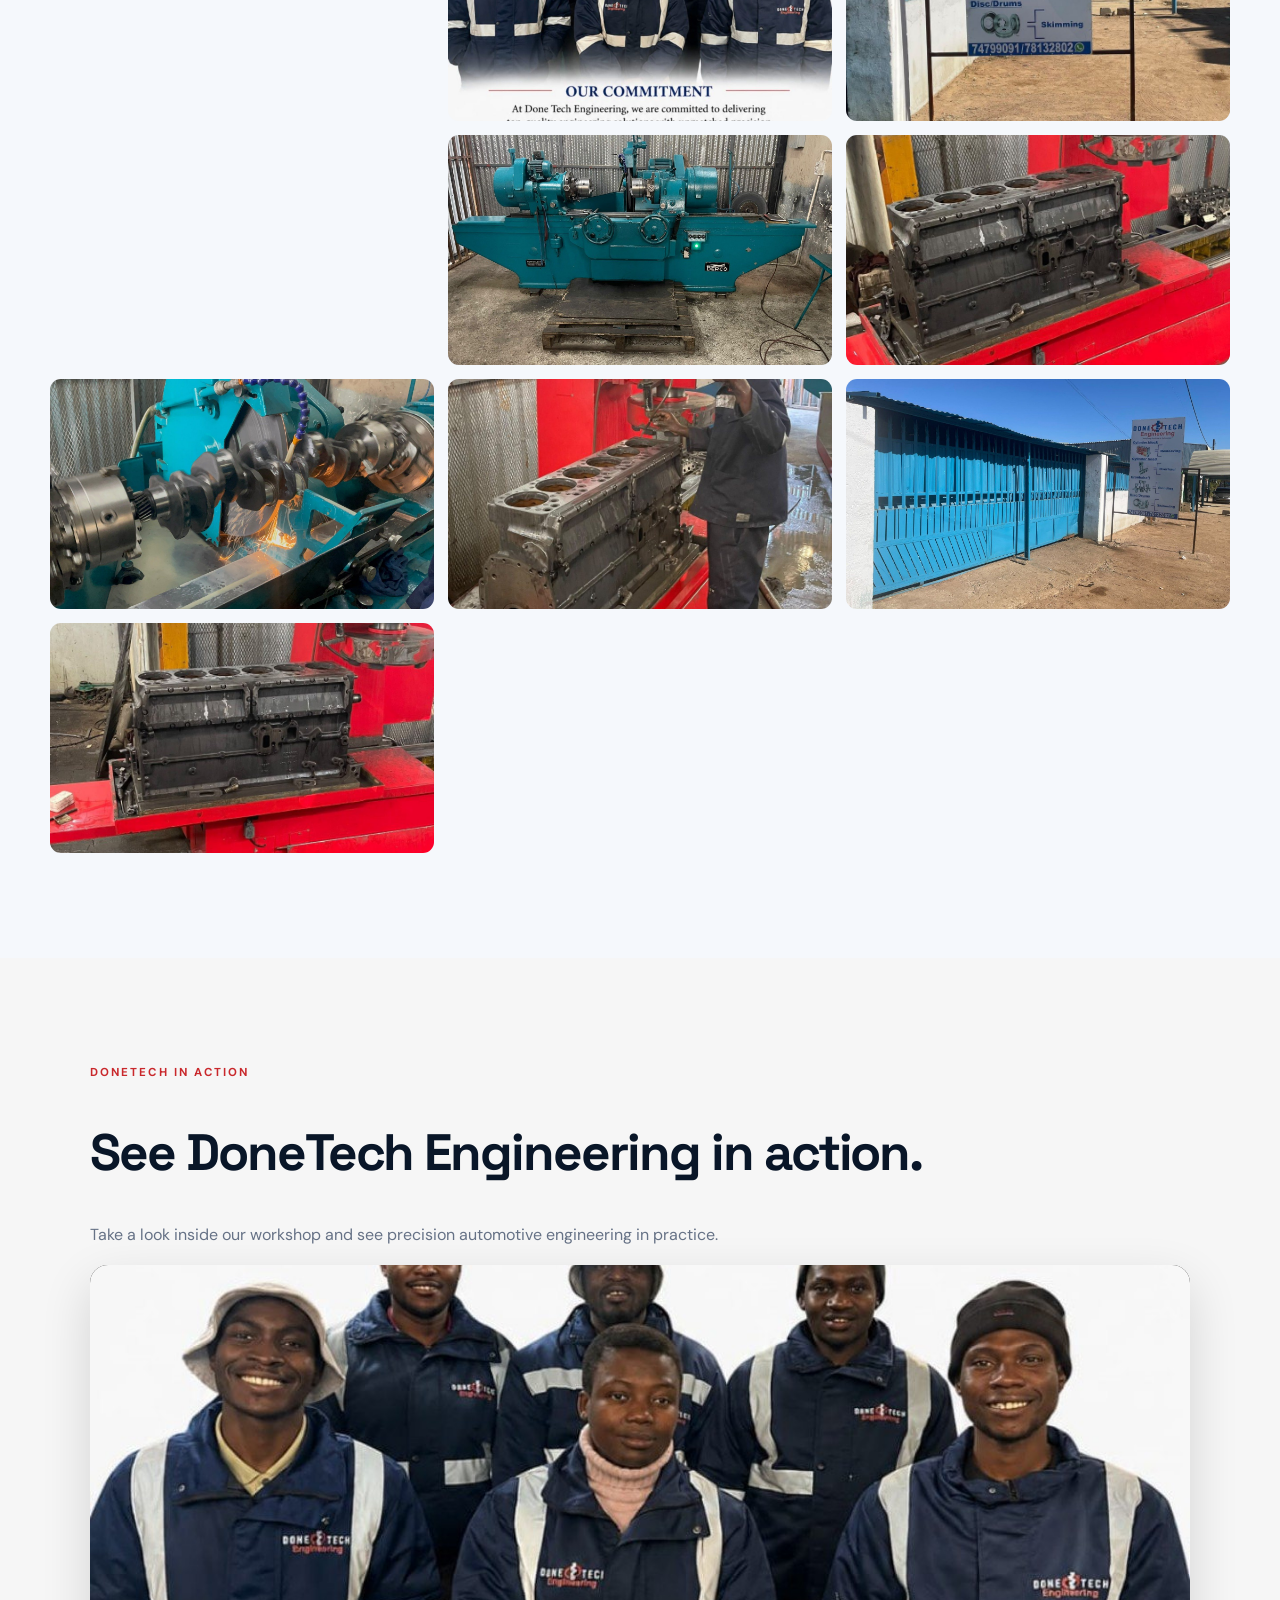
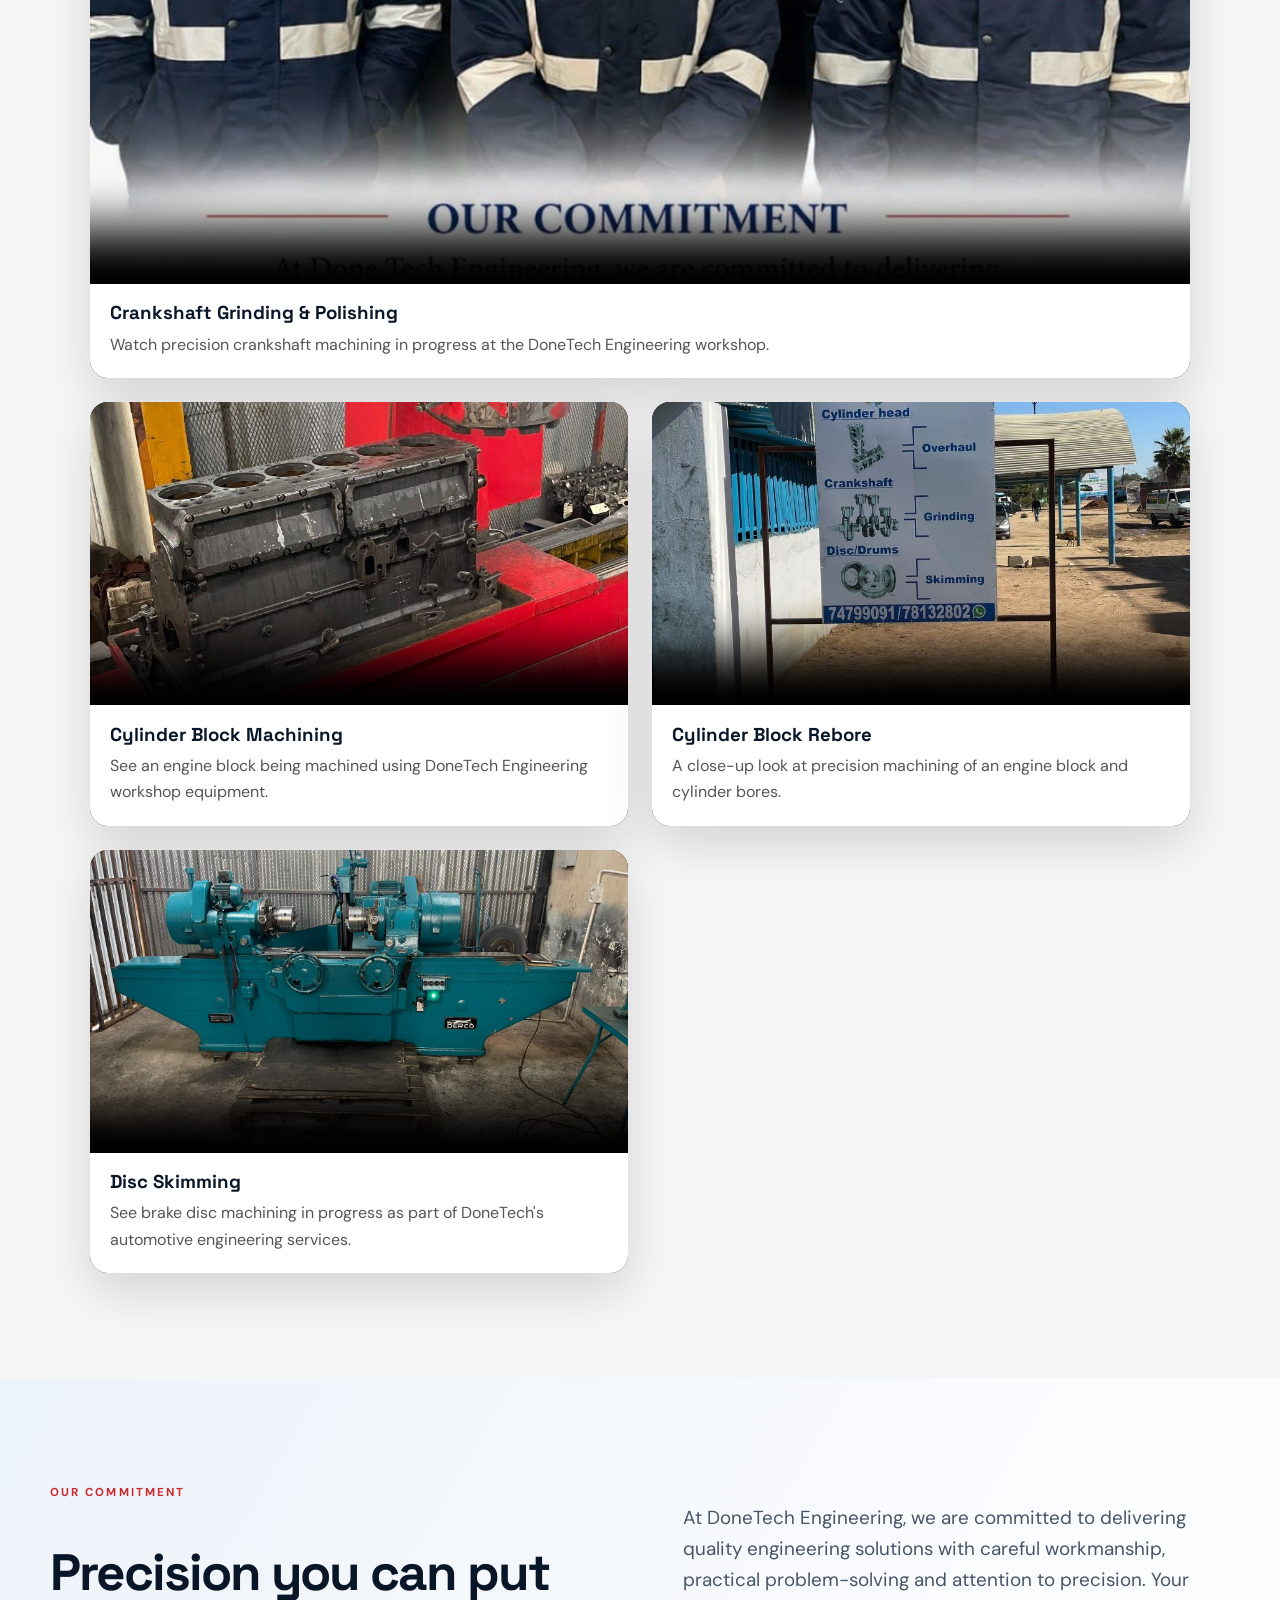
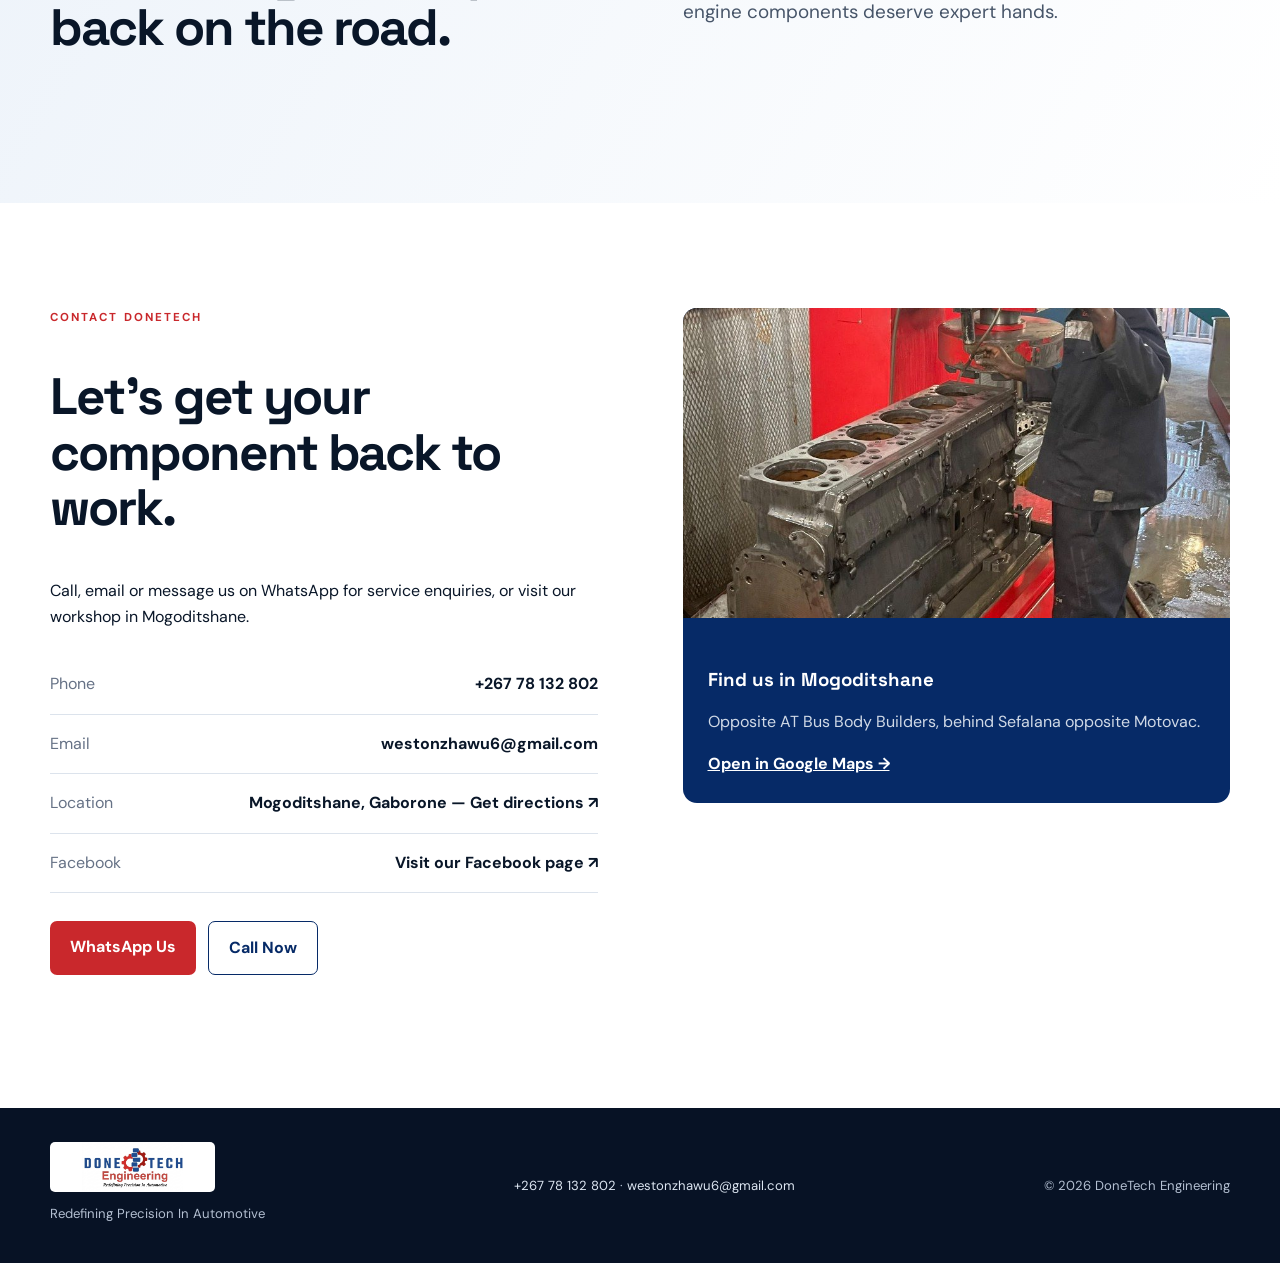
==== commit 1b62a18a: "Add files via upload" ====
--- a/index.html
+++ b/index.html
@@ -16,7 +16,7 @@
 <meta name="twitter:description" content="Precision automotive engineering and engine machining services in Mogoditshane, Gaborone, Botswana.">
 <meta name="twitter:image" content="https://nyashamoyo012-sys.github.io/donetech-engineering/donetech-logo.jpg">
 <style>
-.video-section{background:#f6f6f6}.video-wrap{max-width:1000px;margin:0 auto}.video-card{background:#111;border-radius:18px;overflow:hidden;box-shadow:0 18px 50px rgba(0,0,0,.14)}.video-card video{display:block;width:100%;height:auto;max-height:620px;background:#000}.video-caption{padding:24px;background:#fff}.video-caption h3{margin:0 0 8px}.video-caption p{margin:0;color:#555}
+.video-section{background:#f6f6f6}.video-wrap{max-width:1100px;margin:0 auto}.video-grid{display:grid;grid-template-columns:repeat(2,minmax(0,1fr));gap:24px}.video-card{background:#111;border-radius:18px;overflow:hidden;box-shadow:0 18px 50px rgba(0,0,0,.14)}.video-card video{display:block;width:100%;height:auto;aspect-ratio:16/9;object-fit:cover;background:#000}.video-caption{padding:20px;background:#fff}.video-caption h3{margin:0 0 8px}.video-caption p{margin:0;color:#555}.video-card:first-child{grid-column:1 / -1}.video-card:first-child video{aspect-ratio:16/9;max-height:620px}@media(max-width:760px){.video-grid{grid-template-columns:1fr}.video-card:first-child{grid-column:auto}}
 </style>
 <link rel="stylesheet" href="style.css"><script type="application/ld+json">{"@context":"https://schema.org","@type":"AutomotiveBusiness","name":"DoneTech Engineering","description":"Precision automotive engineering and engine machining services in Mogoditshane, Gaborone, Botswana.","url":"https://nyashamoyo012-sys.github.io/donetech-engineering/","logo":"https://nyashamoyo012-sys.github.io/donetech-engineering/donetech-logo.jpg","image":["https://nyashamoyo012-sys.github.io/donetech-engineering/workshop-1.jpg","https://nyashamoyo012-sys.github.io/donetech-engineering/workshop-6.jpg","https://nyashamoyo012-sys.github.io/donetech-engineering/workshop-7.jpg"],"telephone":"+267 78 132 802","email":"westonzhawu6@gmail.com","address":{"@type":"PostalAddress","addressLocality":"Mogoditshane","addressRegion":"Gaborone","addressCountry":"BW"},"areaServed":"Botswana","sameAs":["https://www.facebook.com/profile.php?id=61562132975710"],"hasOfferCatalog":{"@type":"OfferCatalog","name":"Automotive Engineering Services","itemListElement":[{"@type":"Offer","itemOffered":{"@type":"Service","name":"Crankshaft Grinding & Polishing"}},{"@type":"Offer","itemOffered":{"@type":"Service","name":"Cylinder Head Lapping, Skimming & Shimming"}},{"@type":"Offer","itemOffered":{"@type":"Service","name":"Cylinder Block Rebore & Resleeve"}},{"@type":"Offer","itemOffered":{"@type":"Service","name":"Disc & Drum Skimming"}},{"@type":"Offer","itemOffered":{"@type":"Service","name":"Engine Component Overhaul"}},{"@type":"Offer","itemOffered":{"@type":"Service","name":"Defect Correction"}}]}}</script>
 </head><body>
@@ -57,7 +57,12 @@
 <figure><img src="workshop-8.jpg" alt="Machining equipment"></figure><figure><img src="workshop-9.jpg" alt="Cylinder block machining"></figure>
 </div></div></section>
 
-<section class="section video-section"><div class="wrap video-wrap"><p class="eyebrow">DONETECH IN ACTION</p><h2>See DoneTech Engineering in action.</h2><p class="intro">Take a look inside our workshop and see precision automotive engineering in practice.</p><div class="video-card"><video controls preload="metadata" poster="workshop-6.jpg" playsinline><source src="donetech-workshop.mp4" type="video/mp4">Your browser does not support the video element.</video><div class="video-caption"><h3>Inside the DoneTech Engineering workshop</h3><p>Watch our workshop in action and see the precision, machinery and workmanship behind our automotive engineering services.</p></div></div></div></section>
+<section class="section video-section"><div class="wrap video-wrap"><p class="eyebrow">DONETECH IN ACTION</p><h2>See DoneTech Engineering in action.</h2><p class="intro">Take a look inside our workshop and see precision automotive engineering in practice.</p><div class="video-grid">
+<div class="video-card"><video controls preload="metadata" poster="workshop-2.jpg" playsinline><source src="donetech-crankshaft.mp4" type="video/mp4">Your browser does not support the video element.</video><div class="video-caption"><h3>Crankshaft Grinding &amp; Polishing</h3><p>Watch precision crankshaft machining in progress at the DoneTech Engineering workshop.</p></div></div>
+<div class="video-card"><video controls preload="metadata" poster="workshop-5.jpg" playsinline><source src="donetech-cylinder-block-machining.mp4" type="video/mp4">Your browser does not support the video element.</video><div class="video-caption"><h3>Cylinder Block Machining</h3><p>See an engine block being machined using DoneTech Engineering workshop equipment.</p></div></div>
+<div class="video-card"><video controls preload="metadata" poster="workshop-3.jpg" playsinline><source src="donetech-cylinder-block-boring.mp4" type="video/mp4">Your browser does not support the video element.</video><div class="video-caption"><h3>Cylinder Block Rebore</h3><p>A close-up look at precision machining of an engine block and cylinder bores.</p></div></div>
+<div class="video-card"><video controls preload="metadata" poster="workshop-4.jpg" playsinline><source src="donetech-disc-skimming.mp4" type="video/mp4">Your browser does not support the video element.</video><div class="video-caption"><h3>Disc Skimming</h3><p>See brake disc machining in progress as part of DoneTech's automotive engineering services.</p></div></div>
+</div></div></section>
 
 <section class="section commitment"><div class="wrap two"><div><p class="eyebrow">OUR COMMITMENT</p><h2>Precision you can put back on the road.</h2></div><p class="bigtext">At DoneTech Engineering, we are committed to delivering quality engineering solutions with careful workmanship, practical problem-solving and attention to precision. Your engine components deserve expert hands.</p></div></section>
 
